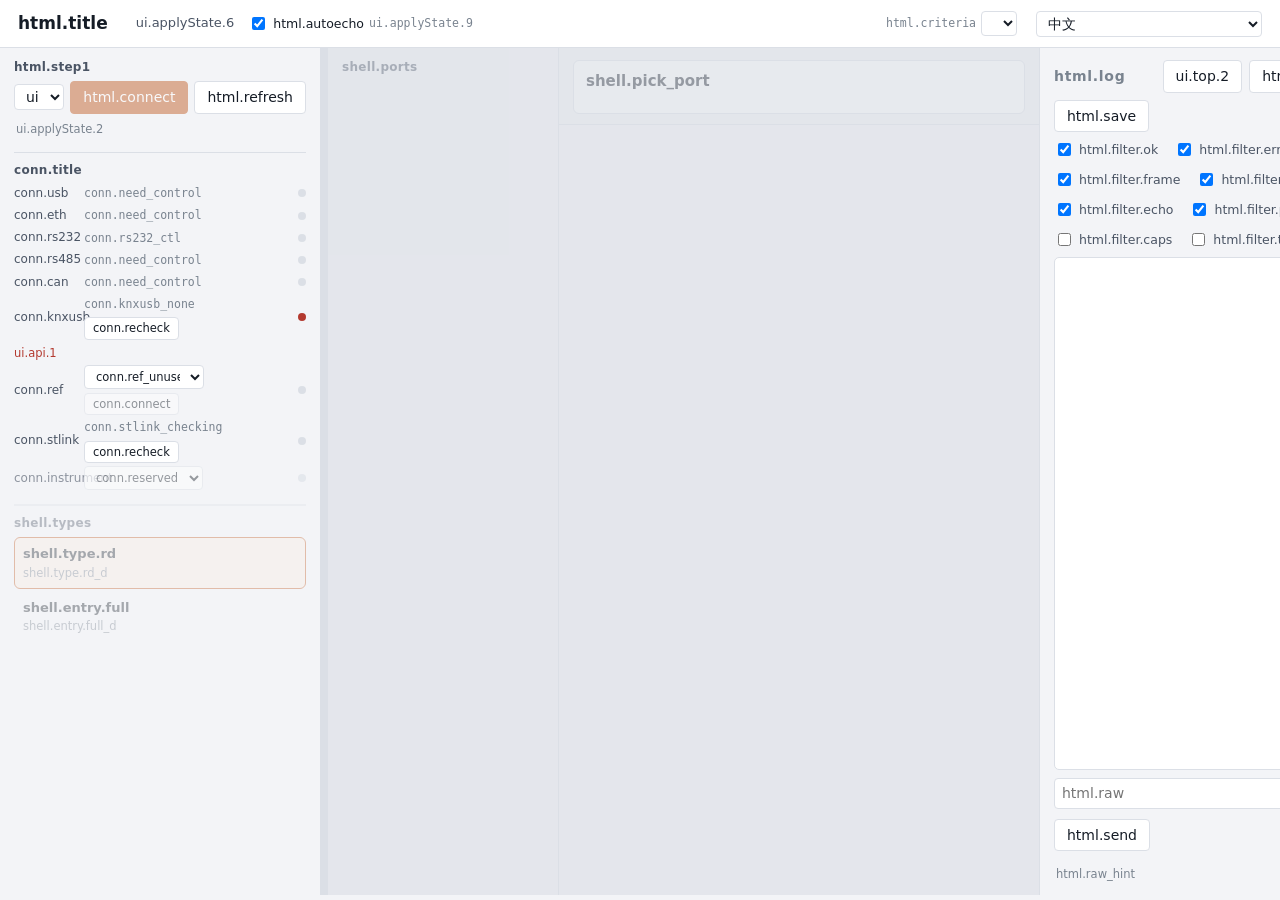
==== src/ptpanel/web/index.html @ 1d289fdd "Comments and plan notes state conclusions instead of private record ids" ====
<!doctype html>
<html lang="zh-CN">
<head>
<meta charset="utf-8">
<meta name="viewport" content="width=device-width, initial-scale=1">
<title>PortTool</title>
<link rel="stylesheet" href="panel.css">
</head>
<body>

<header>
  <h1 data-t="html.title"></h1>
  <!-- This panel's own version, beside the firmware's in #status (decision 112). -->
  <span id="toolver" class="sub"></span>
  <span id="status" data-t="ui.applyState.6"></span>
  <label id="echobox" hidden style="font-size:12.5px;display:flex;align-items:center;gap:5px">
    <input type="checkbox" id="autoecho" checked> <span data-t="html.autoecho"></span>
    <span id="echostat" class="sub"></span>
  </label>
  <span class="sp"></span>
  <!-- Which limits produced the verdicts on screen; in the header because it qualifies every one. -->
  <label id="critbox" hidden style="font-size:12.5px;display:flex;align-items:center;gap:5px">
    <span class="sub" data-t="html.criteria"></span>
    <select id="critplan"></select>
    <span id="critver" class="sub"></span>
  </label>
  <!-- Language of this page only; logs and files stay English (decision 82). -->
  <select id="lang" title=""></select>
</header>

<!-- Layout (decision 128, PORTTOOL-FLOW.md C.3.6): connections and test
     types on the left; R&D is ports | cards | log, the full test is the
     sub-tests and ports | cards in the middle with 「正在进行」, results and
     log on the right. The menus and the port list only choose what is shown. -->
<main class="shell rd" id="shell">
  <section id="connzone">
    <!-- Step one: every reading on this page arrives over this cable. -->
    <div id="connbox">
      <div class="step" data-t="html.step1"></div>
      <div class="connrow">
        <select id="ctlport"><option value="" data-t="html.searching"></option></select>
        <button id="connect" class="primary" disabled data-t="html.connect"></button>
        <button id="disconnect" hidden data-t="html.disconnect"></button>
        <button id="refresh" data-t="html.refresh"></button>
      </div>
      <div id="ctlnote" class="hint"></div>
      <div id="connhint" class="hint" data-t="ui.applyState.2"></div>
      <div id="boardclock" class="sub mono"></div>
    </div>
    <!-- The other connections: link far ends, reference board,
         ST-Link, reserved instrument. js/connzone.js -->
    <div class="step" data-t="conn.title"></div>
    <div id="connrows"></div>
    <!-- Test types, menu only; gated like the rest until connected. -->
    <div id="menus" class="gated">
      <div class="step" data-t="shell.types"></div>
      <div id="typemenu"></div>
    </div>
  </section>
  <!-- Drag to widen the connection column; the width is remembered (core.js). -->
  <div id="leftgrip"></div>

  <!-- One gate for everything that needs the board. display:contents, so its
       children are the grid's own cells. -->
  <div id="afterconn" class="gated">
    <nav id="mid">
      <div class="step" id="midtitle" data-t="shell.ports"></div>
      <div id="lports"></div>
    </nav>
    <section id="rhead">
      <div id="msgbox"></div>
      <div id="rtop"></div>
      <!-- 工装完整测试's second layer: the four sub-tests (flows.js). -->
      <div id="subtiles"></div>
      <div id="fullview" hidden>
        <div class="hint" id="flowwhat"></div>
        <div id="fullbody"></div>
      </div>
    </section>
    <section id="right">
      <div id="itemcards"></div>
      <div id="viewnote" class="hint"></div>
    </section>
    <!-- 工装完整测试's right column (runview.js): a fixed-height 「正在进行」,
         then the results and the run log. -->
    <section id="statcol">
      <div class="step" data-t="run.now.title"></div>
      <div id="runstat"></div>
      <div class="rtabs">
        <button id="tabres" class="on" data-t="run.tab.results"></button>
        <button id="tablog" data-t="run.tab.log"></button>
      </div>
      <div id="paneres">
        <div class="rflt">
          <label><input type="checkbox" id="resbad"> <span data-t="run.res.only_bad"></span></label>
          <span class="hint" data-t="run.res.click"></span>
        </div>
        <div id="runres"></div>
      </div>
      <div id="panelog" hidden>
        <div class="rflt">
          <label><input type="checkbox" id="logbad"> <span data-t="run.log.only_bad"></span></label>
          <label><input type="checkbox" id="lograw"> <span data-t="run.log.raw"></span></label>
          <span id="logchip"></span>
        </div>
        <div id="runlog"></div>
      </div>
    </section>
  </div>
  <section id="logcol">
    <div id="logwrap">
      <div id="logbar">
        <h2 style="margin:0" data-t="html.log"></h2>
        <span class="sp"></span>
        <span id="paused" hidden></span>
        <button id="pause" data-t="ui.top.2"></button>
        <button id="clear" data-t="html.clear"></button>
        <button id="save" data-t="html.save"></button>
      </div>
      <div class="row" style="margin:0 0 7px">
        <label><input type="checkbox" class="filt" value="ok" checked> <span data-t="html.filter.ok"></span></label>
        <label><input type="checkbox" class="filt" value="err" checked> <span data-t="html.filter.err"></span></label>
        <label><input type="checkbox" class="filt" value="frame" checked> <span data-t="html.filter.frame"></span></label>
        <label><input type="checkbox" class="filt" value="log" checked> <span data-t="html.filter.log"></span></label>
        <label><input type="checkbox" class="filt" value="echo" checked> <span data-t="html.filter.echo"></span></label>
        <label><input type="checkbox" class="filt" value="panel" checked> <span data-t="html.filter.panel"></span></label>
        <label><input type="checkbox" class="filt" value="caps"> <span data-t="html.filter.caps"></span></label>
        <label><input type="checkbox" class="filt" value="timed"> <span data-t="html.filter.timed"></span></label>
      </div>
      <div id="log"></div>
      <div class="row" style="margin-top:8px">
        <input id="raw" data-t-placeholder="html.raw" style="flex:1"
               autocomplete="off">
        <button id="send" data-t="html.send"></button>
      </div>
      <div class="hint" data-t="html.raw_hint"></div>
    </div>
  </section>
</main>

<!-- The meter box sits outside <main>: the cards are redrawn on every poll and
     would wipe a half-typed reading. -->
<div id="meterask" hidden>
  <div id="meterwhat"></div>
  <div class="row" style="margin-top:8px">
    <input id="meterval" type="number" step="any" data-t-placeholder="html.meterval" style="flex:1">
    <span id="meterunit" class="hint"></span>
    <button id="meterok" class="primary" data-t="html.meterok"></button>
    <button id="meterskip" data-t="html.meterskip"></button>
    <button id="meterstop" data-t="ui.startRow.24"></button>
  </div>
  <div class="hint" id="meterhint"></div>
</div>

<script>
"use strict";

// Panel text in three languages (decision 82). The server fills in STRINGS and
// LANG; T() looks a key up in LANG, falls back to Chinese, and fills {name}
// from args. $PROD/docs/modules/M4/PORTTOOL-FLOW.md C.4.1.
const STRINGS = /*STRINGS*/{};
const DE_REVIEWED = /*DE_REVIEWED*/false;
let LANG = /*LANG*/"zh";
</script>
<script src="js/core.js"></script>
<script src="js/conn.js"></script>
<script src="js/words.js"></script>
<script src="js/meter.js"></script>
<script src="js/analog.js"></script>
<script src="js/rangeinfo.js"></script>
<script src="js/full.js"></script>
<script src="js/runview.js"></script>
<script src="js/flows.js"></script>
<script src="js/stagecfg.js"></script>
<script src="js/library.js"></script>
<script src="js/live.js"></script>
<script src="js/anawin.js"></script>
<script src="js/canwin.js"></script>
<script src="js/knxwin.js"></script>
<script src="js/group.js"></script>
<script src="js/anacard.js"></script>
<script src="js/dio.js"></script>
<script src="js/rdvisit.js"></script>
<script src="js/relay.js"></script>
<script src="js/sdfile.js"></script>
<script src="js/cfgcard.js"></script>
<script src="js/shell.js"></script>
<script src="js/refboard.js"></script>
<script src="js/connzone.js"></script>
<script src="js/memo.js"></script>
<script src="js/boot.js"></script>
</body>
</html>
---- src/ptpanel/web/panel.css ----
:root{
  --bg:#f3f4f7; --card:#fff; --line:#dbdfe6; --line2:#eef0f4;
  --ink:#151c26; --ink2:#4a5464; --ink3:#79838f;
  --accent:#c0561b; --accent-bg:#fbede3;
  --ok:#16794c; --ok-bg:#e4f2ea;
  --warn:#a8720b; --warn-bg:#faf0dc;
  --err:#b3392f; --err-bg:#fbe9e7;
  --off:#828c99; --off-bg:#eceef2;
  --sans:"Microsoft YaHei","PingFang SC",system-ui,sans-serif;
  --mono:"Cascadia Mono","Consolas","DejaVu Sans Mono",monospace;
}
*{box-sizing:border-box}
body{margin:0;background:var(--bg);color:var(--ink);
  font:14px/1.6 "Microsoft YaHei","PingFang SC",system-ui,sans-serif}
button{font:inherit;cursor:pointer;border:1px solid var(--line);background:#fff;
  color:var(--ink);border-radius:4px;padding:4px 12px}
button:hover:not(:disabled){border-color:var(--accent);color:var(--accent)}
button:disabled{opacity:.45;cursor:not-allowed}
button.primary{background:var(--accent);border-color:var(--accent);color:#fff}
button.primary:hover:not(:disabled){opacity:.88;color:#fff}
/* Buttons by role (decision 151): start = primary, stop = red, a per-row action = blue; .on = in effect */
button.stop{background:var(--err);border-color:var(--err);color:#fff}
button.stop:hover:not(:disabled){opacity:.88;color:#fff;border-color:var(--err)}
button.act{border-color:#1f5fbf;color:#1f5fbf}
button.act:hover:not(:disabled){background:#e8eff9;border-color:#1f5fbf;color:#1f5fbf}
button.act.on{background:#1f5fbf;color:#fff}
button.act.on:hover:not(:disabled){opacity:.88;background:#1f5fbf;color:#fff}
input,select{font:inherit;border:1px solid var(--line);border-radius:4px;padding:3px 7px;
  background:#fff;color:var(--ink)}
input[type=number]{width:88px}
code,.mono{font-family:var(--mono)}
h1{font-size:17px;margin:0}
h2{font-size:14px;margin:0 0 10px;color:var(--ink3);font-weight:600;
  letter-spacing:.05em}

header{background:#fff;border-bottom:1px solid var(--line);padding:10px 18px;
  display:flex;align-items:center;gap:14px;flex-wrap:wrap}
header .sp{flex:1}
#status{font-size:13px;color:var(--ink2)}
#status b{color:var(--ok)}
#status.bad b{color:var(--err)}

/* Layout (decision 128, PORTTOOL-FLOW.md C.3.6): connections and test types
   on the left (drag its edge, decision 112). R&D: ports | cards | log. Full
   test: sub-tests over ports | cards in the middle, run status on the right. */
main.shell{display:grid;gap:1px;background:var(--line);height:calc(100vh - 53px);grid-template-rows:auto 1fr}
main.shell.rd{grid-template-columns:var(--leftw,320px) 6px 230px minmax(480px,1fr) minmax(320px,26%);
  grid-template-areas:"conn grip mid head log" "conn grip mid right log"}
main.shell.full{grid-template-columns:var(--leftw,320px) 6px 210px minmax(420px,1fr) 360px;
  grid-template-areas:"conn grip head head stat" "conn grip mid right stat"}
main.shell>section,#afterconn>section,#afterconn>nav{background:var(--bg);overflow-y:auto;padding:12px 14px;min-height:0}
#connzone{grid-area:conn}
#leftgrip{grid-area:grip;cursor:col-resize;background:var(--line);touch-action:none}
#leftgrip:hover,#leftgrip.drag{background:#9aa3b5}
#mid{grid-area:mid;background:#fbfbfd}
#rhead{grid-area:head;max-height:60vh}
main.shell.rd #rhead{padding-bottom:0}
#right{grid-area:right}
main.shell.rd #right{padding-top:0}
#logcol{grid-area:log}
#statcol{grid-area:stat;display:flex;flex-direction:column;overflow:hidden}
main.shell.rd #statcol{display:none}
main.shell.full #logcol{display:none}
#afterconn{display:contents}
#afterconn:not(.live)>*{opacity:.35;pointer-events:none}
#menus{margin-top:14px;padding-top:10px;border-top:2px solid var(--line)}
@media(max-width:1100px){main.shell.rd,main.shell.full{grid-template-columns:1fr;grid-template-areas:"conn" "head" "mid" "right" "stat" "log";height:auto}
  #leftgrip{display:none}}

/* Step one: the control port as a dropdown, the simulated board last. */
#connbox .connrow{display:flex;gap:6px;align-items:center}
#ctlport{flex:1;min-width:0}

/* Full test, right column: a fixed-height status box (user 2026-10-14), then results and log. */
#runstat{height:318px;flex:none;overflow:hidden;background:#fff;border:1px solid var(--line);border-radius:6px;padding:10px 12px;margin-bottom:8px}
#runstat .idle{color:var(--ink3);font-size:13px}
.timednow{background:var(--line2);border-radius:4px;padding:4px 8px;margin-bottom:6px;font-size:12.5px}
#runstat .big{font-size:12px;color:var(--ink3)}
#runstat .now{font-size:15px;font-weight:700;margin:1px 0 6px;white-space:nowrap;overflow:hidden;text-overflow:ellipsis}
#runstat .kv{display:grid;grid-template-columns:78px minmax(0,1fr);gap:2px 8px;font-size:12.5px}
#runstat .kv .k{color:var(--ink3);white-space:nowrap}
#runstat .kv .v{font-family:var(--mono);font-size:12px;white-space:nowrap;overflow:hidden;text-overflow:ellipsis}
#runstat .prog{height:7px;background:var(--line2);border-radius:4px;overflow:hidden;margin:8px 0 2px}
#runstat .prog i{display:block;height:100%;background:#1f5fbf}
#runstat .tally{display:flex;gap:12px;font-size:12.5px;margin-top:6px}
#runstat .tally .ok{color:var(--ok)} #runstat .tally .bad{color:var(--err)}
.rtabs{display:flex;gap:4px;margin:2px 0 6px;flex:none}
.rtabs button{padding:3px 12px;font-size:12.5px}
.rtabs button.on{background:var(--ink);border-color:var(--ink);color:#fff}
#paneres,#panelog{display:flex;flex-direction:column;min-height:0;flex:1}
#paneres[hidden],#panelog[hidden]{display:none}
.rflt{display:flex;flex-wrap:wrap;gap:4px 10px;font-size:12px;color:var(--ink2);margin-bottom:6px;align-items:center;flex:none}
.rflt .hint{margin:0}
.rflt .chip{border:1px solid var(--accent);color:var(--accent);background:var(--accent-bg);border-radius:10px;padding:0 8px;cursor:pointer}
#runres,#runlog{flex:1;min-height:160px;overflow:auto;background:#fff;border:1px solid var(--line);border-radius:6px}
#runres .rr{display:grid;grid-template-columns:38px minmax(0,1fr) auto;gap:0 6px;padding:5px 8px;border-bottom:1px solid var(--line2);cursor:pointer;font-size:12.5px}
#runres .rr:hover{background:#f7f8fa}
#runres .rr .no{color:var(--ink3);font-family:var(--mono);font-size:11.5px}
#runres .rr .wh{font-weight:600;overflow:hidden;text-overflow:ellipsis;white-space:nowrap}
#runres .rr .vr{text-align:right;font-weight:600;white-space:nowrap}
#runres .rr .vl{grid-column:2/4;color:var(--ink2);font-family:var(--mono);font-size:11.5px;overflow:hidden;text-overflow:ellipsis;white-space:nowrap}
#runres .rr.ok .vr{color:var(--ok)} #runres .rr.bad{background:var(--err-bg)} #runres .rr.bad .vr{color:var(--err)}
#runres .rr.run .vr{color:#1f5fbf} #runres .rr.to{background:var(--warn-bg)} #runres .rr.to .vr{color:var(--warn)}
#runres .empty,#runlog .empty{padding:8px;color:var(--ink3);font-size:12px}
#runlog{font-family:var(--mono);font-size:11.5px;color:var(--ink2);padding:4px 6px}
#runlog .ln{display:grid;grid-template-columns:92px minmax(0,1fr);gap:0 6px;padding:1px 0;border-bottom:1px dotted var(--line2)}
#runlog .ln .tm{color:var(--ink3)}
#runlog .ln .loc{color:var(--accent);cursor:pointer;text-decoration:underline dotted;margin-right:4px}
#runlog .ln .lv{display:inline-block;min-width:34px;text-align:center;border-radius:3px;padding:0 4px;margin-right:4px;font-size:11px}
#runlog .lv.info{background:var(--off-bg);color:var(--ink2)}
#runlog .lv.pass{background:var(--ok-bg);color:var(--ok)}
#runlog .lv.fail{background:var(--err-bg);color:var(--err)}
#runlog .lv.timeout{background:var(--warn-bg);color:var(--warn)}
#runlog .lv.ask{background:#e6eefb;color:#1f5fbf}
#runlog .ln.raw{color:var(--ink3)}
#runlog .ln.raw .msg{padding-left:18px;font-size:11px;white-space:pre-wrap;word-break:break-all}
#runlog .ln.sep{color:var(--ink);font-weight:700;border-bottom:1px solid var(--line)}
/* Full test port list: ticked / total and the run light. */
.lport .rdot{width:8px;height:8px;border-radius:50%;flex:none;background:transparent}
.lport .rdot.run{background:#1f5fbf} .lport .rdot.ok{background:var(--ok)} .lport .rdot.bad{background:var(--err)}
/* Layer 3 while a run goes: shown, not editable. */
#itemcards.locked input,#itemcards.locked select,#itemcards.locked button,#itemcards.locked textarea{pointer-events:none;opacity:.6}
#itemcards .hl{border-color:var(--err)!important;box-shadow:0 0 0 2px var(--err-bg)}

/* Left menus: they only choose what is shown (decision 97). */
.mi{display:flex;gap:8px;align-items:flex-start;padding:6px 8px;border-radius:6px;cursor:pointer;
  border:1px solid transparent;margin-bottom:2px}
.mi:hover{background:var(--line2)}
.mi.cur{background:var(--accent-bg);border-color:var(--accent)}
.mi .n{font-weight:600;font-size:13px}
.mi .d{font-size:11.5px;color:var(--ink3);line-height:1.45}

/* Middle: the catalogue's ports, one picked at a time. */
.lport{display:flex;align-items:center;gap:7px;padding:5px 8px;border-radius:5px;cursor:pointer}
.lport:hover{background:var(--line2)}
.lport.cur{background:var(--ink);color:#fff}
.lport.cur .cnt{color:#cfd6df}
.lport .nm{flex:1;font-size:12.5px}
.lport .cnt{font:11px var(--mono);color:var(--ink3)}
.lport.dim{opacity:.4;cursor:default}

/* Right: title, duration and the one Start. */
#rtop{display:flex;gap:12px;align-items:center;flex-wrap:wrap;background:#fff;border:1px solid var(--line);
  border-radius:6px;padding:8px 12px;margin-bottom:10px}
#rtop:empty{display:none}
#rtop h2{margin:0;color:var(--ink);font-size:15px;letter-spacing:0}
#rtop .sp{flex:1}
#rtop .why{flex:1 0 100%;font-size:12px;color:var(--ink3)}
/* R&D port page header: name and terminals | stats, last test, log; the right half wraps below when narrow */
#rtop .phl{flex:0 1 auto;max-width:40%;align-self:flex-start}
#rtop .phl .sub{margin-left:8px}
#rtop .phr{flex:1 1 240px;min-width:0;border-left:1px solid var(--line);padding-left:16px;align-self:stretch}
#rtop .phr .why{margin-bottom:6px;color:var(--ink2)}
@media (max-width:760px){#rtop .phr{border-left:0;padding-left:0;border-top:1px solid var(--line);padding-top:8px}}

/* Test item cards. */
.item{background:#fff;border:1px solid var(--line);border-radius:7px;margin-bottom:10px}
.item.off{opacity:.55}
.item .ih{display:flex;gap:9px;align-items:center;padding:8px 12px;border-bottom:1px solid var(--line2)}
.item .ih b{font-size:14px}
.item .ih .sp{flex:1}
.item .ib{display:grid;grid-template-columns:minmax(220px,1fr) minmax(200px,1fr)}
.item .ib>div{padding:8px 12px}
.item .ib>div+div{border-left:1px solid var(--line2)}
.item h3{font-size:12px;margin:6px 0 4px;color:var(--ink3);font-weight:600}
.item h3:first-child{margin-top:0}
table.crit{border-collapse:collapse;font-size:12.5px;width:100%;margin:2px 0 6px}
table.crit th{text-align:left;font-weight:600;color:var(--ink3);border-bottom:1px solid var(--line);padding:2px 8px 2px 0}
table.crit td{padding:2px 8px 2px 0;border-bottom:1px solid var(--line2);vertical-align:top}
table.crit tr.bad td{color:var(--err)}
.pill{display:inline-block;font-size:11px;padding:0 7px;border-radius:9px;white-space:nowrap;
  background:var(--off-bg);color:var(--off)}
.todo{font-size:11px;color:var(--warn);border:1px dashed var(--warn);border-radius:3px;padding:0 4px}

.msg{border-left:3px solid var(--accent);background:#fff;border:1px solid var(--line);
  border-left-width:3px;padding:10px 14px;border-radius:0 4px 4px 0;margin-bottom:12px}
.msg.bad{border-left-color:var(--err)}

/* Calibration regression: measured points and the fitted line. */
.calkb{font:600 16px var(--mono);color:var(--ink);margin:6px 0 4px}
.calplot{display:block;width:100%;max-width:360px;height:auto;margin:4px 0}
.calplot .ax{stroke:var(--ink3);stroke-width:1}
.calplot .tk,.calplot .lb{fill:var(--ink2);font:10.5px var(--sans)}
.calplot .fit{stroke:var(--accent);stroke-width:2}
.calplot .pt{fill:var(--card);stroke:var(--ink);stroke-width:1.6}

/* Port groups. */
.grp{margin-bottom:4px}
.grp .nm{flex:1;font-weight:600;font-size:13px}
.tag{font:11px var(--mono);padding:1px 6px;border-radius:3px}

/* Cards: rows, labels, hints. */
.sub{font-size:11.5px;color:var(--ink3);font-family:var(--mono)}
.row{display:flex;flex-wrap:wrap;gap:10px 16px;align-items:center;margin:8px 0}
.row label{font-size:12.5px;color:var(--ink2);display:flex;align-items:center;gap:5px}
.hint{font-size:11.5px;color:var(--ink3);line-height:1.5;margin-left:2px;margin-top:7px}

/* The manual reading box floats on top: it stays put through a whole point walk. */
#meterask{position:fixed;left:50%;bottom:24px;transform:translateX(-50%);z-index:50;
  background:var(--card);border:2px solid #2f6fd0;border-radius:6px;
  padding:12px 16px;min-width:460px;box-shadow:0 6px 24px rgba(0,0,0,.18)}
#meterwhat{font:600 14px/1.5 var(--mono);color:var(--ink)}

/* DO -> DI cross-check. One row per output, one cell per input, so a crossed
   pair reads as an off-diagonal mark rather than as a number to compare. */
.rowgrid{margin-top:8px;overflow-x:auto}
.gridrow{display:flex;gap:2px;align-items:stretch}
.gridrow .c{flex:1 0 44px;text-align:center;padding:4px 2px;font-family:var(--mono);
            font-size:11.5px;border-top:1px solid var(--line2);color:var(--ink2)}
.gridrow .c:first-child{flex:0 0 52px;font-weight:600;color:var(--ink)}
.gridrow .c:last-child{flex:1 0 108px;font-family:var(--sans)}
.gridrow.hd2 .c{border-top:none;color:var(--ink3);font-weight:600}
.gridrow .c.hit{color:var(--ok);background:var(--ok-bg);border-radius:3px}
.gridrow .c.wrong{color:var(--err);background:var(--err-bg);border-radius:3px}

/* Log column. */
#logwrap{display:flex;flex-direction:column;height:100%}
#logbar{display:flex;align-items:center;gap:7px;flex-wrap:wrap;margin-bottom:8px}
#logbar .sp{flex:1}
#paused{font-size:12px;color:var(--warn);font-weight:600}
#log{flex:1;overflow-y:auto;background:#fff;border:1px solid var(--line);
  border-radius:5px;padding:8px 10px;font:12px/1.55 var(--mono);
  white-space:pre-wrap;word-break:break-all;min-height:300px}
.l{display:block;border-left:3px solid transparent;padding-left:7px;margin:1px 0}
.l .ts{color:var(--ink3)}
.l.ok{border-left-color:var(--ok)}
.l.err{border-left-color:var(--err);background:var(--err-bg);color:var(--err)}
.l.frame{border-left-color:#4c6ea8;color:var(--ink2)}
.l.log{color:var(--ink3)}
.l.tx{border-left-color:var(--accent);color:var(--accent)}
.l.echo{border-left-color:var(--off);color:var(--ink3)}
.l.panel{border-left-color:#2f7a68;color:#2f7a68}

/* Left column: pick the control port, then everything else. */
#connbox{padding:0 0 10px;margin-bottom:10px;border-bottom:1px solid var(--line)}
.step{font:600 12px var(--sans);color:var(--ink2);margin:0 0 7px;letter-spacing:.3px}
.connrow{display:flex;gap:6px;margin-top:7px}
/* Connection block rows (js/connzone.js). */
#boardclock{margin-top:4px}
#boardclock.bad{color:var(--err)}
#connrows{display:flex;flex-direction:column;gap:3px}
.crow{display:flex;flex-wrap:wrap;align-items:center;gap:4px 6px;font-size:12px}
.crow .cl{width:64px;color:var(--ink2)}
.crow .cv{flex:1;display:flex;flex-wrap:wrap;align-items:center;gap:4px;min-width:0}
.crow .cv select{max-width:120px;font-size:11.5px}
.crow .cv button{padding:1px 8px;font-size:11.5px}
.crow .dot{width:8px;height:8px;border-radius:50%;background:var(--line)}
.crow .dot.ok{background:var(--ok)}
.crow .dot.bad{background:var(--err)}
.crow .cerr{flex-basis:100%;color:var(--err);font-size:11.5px}
.crow .ccount{flex-basis:100%;color:var(--ink2);font-size:11.5px}
.crow.reserved{opacity:.6}
/* One rule instead of disabled on every control, so a new control cannot miss the gate. */
.gated{opacity:.35;pointer-events:none}
.tgtres{font-size:11.5px;color:var(--ink3);margin-left:8px}
input.bad{border-color:var(--err);background:#fff5f5}
.tgtres.bad{color:var(--err);font-weight:600}
.gated.live{opacity:1;pointer-events:auto}

/* Board heading in the port list (shell.js). */
.boardhd{font:600 11.5px var(--sans);color:var(--ink3);margin:10px 0 3px;
  letter-spacing:.3px;border-bottom:1px solid var(--line2);padding-bottom:3px}

details{margin-top:10px;border-top:1px solid var(--line2);padding-top:7px}
details summary{cursor:pointer;font-size:12px;color:var(--ink3);outline:none}
details summary:hover{color:var(--ink2)}

/* Item runner results (library.js). */
.pill.pass,.pv.pass{background:var(--ok-bg);color:var(--ok)}
.pill.fail,.pv.fail{background:var(--err-bg);color:var(--err)}
.pill.run{background:var(--accent-bg);color:var(--accent)}
.pv{font-size:11px;padding:0 6px;border-radius:9px;margin-left:4px;white-space:nowrap;
  background:var(--off-bg);color:var(--off)}
.chk{font-size:12.5px;line-height:1.6}
.chk.bad{color:var(--err)}
dl.kv{display:grid;grid-template-columns:auto 1fr;gap:2px 10px;font-size:12px;margin:6px 0}
dl.kv dt{color:var(--ink3)} dl.kv dd{margin:0}
.params{display:grid;grid-template-columns:auto 1fr;gap:4px 8px;align-items:center;font-size:12.5px}
.ptwarn{color:#8a5300;font-size:12.5px;margin-top:2px}
#libask{position:fixed;left:50%;bottom:24px;transform:translateX(-50%);z-index:50;
  background:var(--card);border:2px solid var(--accent);border-radius:6px;
  padding:12px 16px;min-width:420px;box-shadow:0 6px 24px rgba(0,0,0,.18)}
#libask .row{display:flex;gap:8px;align-items:center;margin-top:8px}
/* A watched session's event lines: scroll inside the card, never widen it. */
pre.events{max-height:16em;overflow:auto;white-space:pre;font-size:12px;margin:4px 0}
table.quad{border-collapse:collapse;margin:4px 0;font-size:13px}
table.quad th,table.quad td{border:1px solid var(--line);padding:2px 6px;text-align:left;vertical-align:top}
table.quad td.bad{color:var(--err)}
.lamp{display:inline-block;min-width:3.2em;padding:3px 6px;border:1px solid var(--line);border-radius:4px;text-align:center;background:var(--off-bg);color:var(--off);font-size:12px}
.lamp.on{background:var(--ok);border-color:var(--ok);color:#fff}
/* The CAN and KNX analyser windows (anawin.js; decisions 111, 138 #8) */
#canwin,#knxwin{position:fixed;inset:4vh 4vw;z-index:40;background:var(--card);border:1px solid var(--line);border-radius:8px;
  box-shadow:0 8px 30px rgba(0,0,0,.25);padding:12px 14px;overflow:auto;display:flex;flex-direction:column;gap:8px}
#canwin[hidden],#knxwin[hidden]{display:none}
#canwin .cwhead,#knxwin .cwhead{display:flex;gap:8px;align-items:center;flex-wrap:wrap}
#canwin .cwhead b,#knxwin .cwhead b{font-size:16px;margin-right:auto}
#canwin .cwstatus .bad,#knxwin .cwstatus .bad{color:#b42318}
#canwin .cwforms,#knxwin .cwforms{display:flex;gap:12px;flex-wrap:wrap}
#canwin .cwform,#knxwin .cwform{border:1px solid var(--line2);border-radius:6px;padding:8px;display:flex;flex-wrap:wrap;gap:6px;align-items:center;flex:1 1 420px}
#canwin .cwform>b,#knxwin .cwform>b{width:100%}
#canwin .cwbar,#knxwin .cwbar{display:flex;gap:8px;align-items:center;flex-wrap:wrap}
#canwin .cwsum,#knxwin .cwsum{margin-right:auto}
#canwin .cwtable,#knxwin .cwtable{min-height:0;overflow:auto}
#canwin td.ok,#knxwin td.ok{color:#067647}
#canwin td.bad,#knxwin td.bad{color:#b42318}
/* AI / AO group cards: one row per channel (decision 114) */
.item.grp .gb{padding:8px 12px}
table.gtab{width:100%;border-collapse:collapse;margin-top:6px}
table.gtab th{text-align:left;font-weight:600;font-size:12px;color:var(--sub,#666);border-bottom:1px solid var(--line,#ddd);padding:4px 6px}
table.gtab td{vertical-align:top;border-bottom:1px solid var(--line,#ddd);padding:6px}
table.gtab td.ih{white-space:nowrap}
table.gtab td.ih b{margin:0 6px}
.glive{margin-top:8px;border-top:1px dashed var(--line,#ddd);padding-top:6px}
.glive .ih{display:flex;align-items:center;gap:6px}
/* Two groups, each with its own Start (decision 115) */
.kgroup{margin-bottom:14px}
.kgroup .khead{display:flex;align-items:center;gap:10px;padding:6px 2px;border-bottom:2px solid var(--line,#ddd);margin-bottom:8px}
/* R&D AI / AO card (decision 117, anacard.js) */
.anacard .anablk{padding:10px 12px;border-top:1px solid var(--line)}
.anacard .anablk .khead{display:flex;align-items:center;gap:10px;margin-bottom:6px}
.anachans{display:grid;grid-template-columns:repeat(auto-fit,minmax(360px,1fr));gap:12px}
.anachan{border:1px solid var(--line);border-radius:6px;padding:8px}
.anacard input.pt{width:90px;text-align:center}
.anacard table.gtab th,.anacard table.gtab td{text-align:center;vertical-align:middle}
.anafit{display:flex;align-items:center;gap:10px;flex-wrap:wrap;margin:8px 0 4px}
.anares{margin-top:8px}
/* R&D port page: the last round kept on leaving (decision 137, rdvisit.js) */
.lasttest{font-size:12px}
.lasttest details{border-top:1px solid var(--line);padding-top:6px;margin-top:6px}
.lasttest .chpills{margin-top:4px}
/* SD file transfer block (decision 120, sdfile.js) */
.sdfcard .hint.bad{color:var(--err)}
.sdfcard .row{display:flex;align-items:center;gap:8px;flex-wrap:wrap;margin:6px 0}
.sdfcard table.gtab td button{margin:0 2px}
/* A typed cell the panel will not keep (memo.js, C.3.6 「填数超量程」) */
input.badcell{border-color:#b91c1c;background:#fef2f2;color:#b91c1c}
.memocell{display:inline-block;vertical-align:middle}
.cellhint{color:#b91c1c;font-size:12px;max-width:260px;white-space:normal;text-align:left}
#status .verbad{color:var(--err)}
/* Relay card (decision 123, relay.js) */
.relaycard .rlbody{padding:10px 12px}
.rlopts{display:grid;grid-template-columns:auto 1fr;gap:8px 12px;align-items:center;margin-bottom:8px}
.rlopts .lb{color:var(--ink3);font-size:12.5px}
.relaycard .seg{display:inline-flex;border:1px solid var(--line);border-radius:5px;overflow:hidden;margin-right:8px}
.relaycard .seg label{padding:2px 12px;cursor:pointer;font-size:12.5px;border-right:1px solid var(--line)}
.relaycard .seg label:last-child{border-right:0}
.relaycard .seg input{display:none}
.relaycard .seg label.cur{background:var(--accent-bg);color:var(--accent);font-weight:600}
.rlwave svg text{font-size:11px;fill:var(--ink3)}
table.rltab td{vertical-align:middle;white-space:nowrap}
table.rltab tr.off td:not(:first-child){opacity:.4}
table.rltab input[type=number]{width:78px}
table.rltab .unit{color:var(--ink3);font-size:12px;margin-left:3px}
.rlwarn{margin-left:6px;color:var(--err);font-size:12px;font-weight:600}
.rlerr{color:var(--err);font-size:12px;font-weight:600;white-space:normal;max-width:260px}
.rllamp{display:inline-block;width:11px;height:11px;border-radius:50%;background:var(--off-bg);border:1px solid var(--off);vertical-align:-1px;margin-right:5px}
.rllamp.on{background:var(--ok);border-color:var(--ok)}
.rlcnt{font-weight:600}
.rlbar{height:6px;background:var(--line2);border-radius:3px;overflow:hidden;width:120px;display:inline-block;vertical-align:middle;margin:0 6px}
.rlbar i{display:block;height:100%;background:var(--accent)}
.rlfoot{display:flex;align-items:center;gap:12px;margin-top:10px;flex-wrap:wrap}
.rlfoot .sp{flex:1}

/* 工装完整测试, layer 2: the four sub-tests (PORTTOOL-FLOW.md C.3.6). */
#subtiles:empty{display:none}
.subtiles{display:grid;grid-template-columns:repeat(4,minmax(0,1fr));gap:8px;margin-bottom:10px}
.subtile{background:#fff;border:1px solid var(--line);border-radius:6px;padding:8px 10px;cursor:pointer;
  display:flex;flex-direction:column;gap:5px;min-width:0}
.subtile.cur{border-color:var(--accent);background:var(--accent-bg)}
.subtile .row{display:flex;align-items:center;gap:6px;flex-wrap:wrap}
.subtile .nm{font-weight:600}
.subtile.cur .nm{color:var(--accent)}
.subtile .stbar{height:6px;background:var(--line2);border-radius:3px;overflow:hidden;flex:1;min-width:40px}
.subtile .stbar i{display:block;height:100%;background:var(--accent)}
.sechd{font-weight:600;color:var(--ink2);margin:4px 0 8px;padding-left:8px;border-left:3px solid var(--accent)}
@media(max-width:1300px){.subtiles{grid-template-columns:repeat(2,minmax(0,1fr))}}

/* Calibration table: the per-point reference mark. */
.anapts td.ok{color:var(--ok)}
.anapts td.bad{color:var(--err);font-weight:600}
/* A recorded point (decision 151): the row green, its value bold. */
.anapts tr.done td{background:var(--ok-bg)}
.anapts tr.done .gotval{color:var(--ok);font-size:15px}

/* Configuration cards: each item's description, criteria and how it runs (C.3.6 layer 3). */
.hint.warn{color:#8a5300}
.cfginfos{padding:4px 12px 10px;border-top:1px solid var(--line2)}
.cfginfo{padding:8px 0;border-bottom:1px dashed var(--line2)}
.cfginfo:last-child{border-bottom:0}
.cfginfo h3{font-size:12px;margin:6px 0 4px;color:var(--ink3);font-weight:600}
.relaycard>.cfginfo{padding:8px 12px;border-top:1px solid var(--line2)}
/* The reference board's settings page (decision 135): over the middle and right columns. */
#refpage{position:fixed;top:48px;right:0;bottom:0;left:var(--leftw,300px);overflow:auto;background:var(--bg);padding:12px 16px;z-index:50;border-left:1px solid var(--line)}
#refpage .rphead{display:flex;align-items:center;gap:10px;margin-bottom:10px;flex-wrap:wrap}
#refpage .rphead .tag{font-size:11.5px;color:var(--ink3);border:1px solid var(--line);border-radius:10px;padding:0 8px}
#refpage .sp{flex:1}
#refpage .rpcard{background:var(--card,#fff);border:1px solid var(--line);border-radius:6px;padding:10px 14px;margin-bottom:12px}
#refpage .rpcard h3{font-size:12.5px;margin:0 0 8px;color:var(--ink3)}
#refpage .rpparams{gap:18px;margin-top:8px;flex-wrap:wrap}
#refpage .rpsave{display:flex;align-items:center;gap:10px;flex-wrap:wrap;background:var(--card,#fff);border:1px solid var(--accent);border-radius:6px;padding:10px 14px;margin-bottom:16px}
#refpage .rpsave .chk{flex-basis:100%}
/* range block (decision 136, rangeinfo.js) */
.rngblk{border:1px solid var(--line2);border-radius:5px;padding:6px 8px;margin:4px 0}
.rngblk>.row{gap:8px;align-items:center;margin-bottom:4px}
.rngtab th{width:96px;white-space:nowrap;color:var(--ink3);font-weight:600;font-size:12px}
.rngf{font-size:12px;line-height:1.7}
.rngf .mono{background:var(--line2);border-radius:3px;padding:0 6px;margin:1px 0}
.rngjp{display:inline-block;border:1px solid var(--line);border-radius:10px;padding:0 8px;margin:1px 4px 1px 0;font-size:12px}
.rngjp.on{background:var(--ok-bg);color:var(--ok)}
.rngjp.off{background:var(--off-bg);color:var(--off)}
.pill.rngwarn{background:var(--warn-bg);color:var(--warn);white-space:normal}
.rngsum>summary{cursor:pointer;font-size:12px}
.rngblk button.rngtgl{padding:0 8px;font-size:12px}
.rngmarks{display:inline-flex;gap:4px}
.rngmarks[hidden],.rngtab[hidden]{display:none}
#refpage tr.rpopen{cursor:pointer}
#refpage tr.rpopen.on>td{background:var(--accent-bg)}
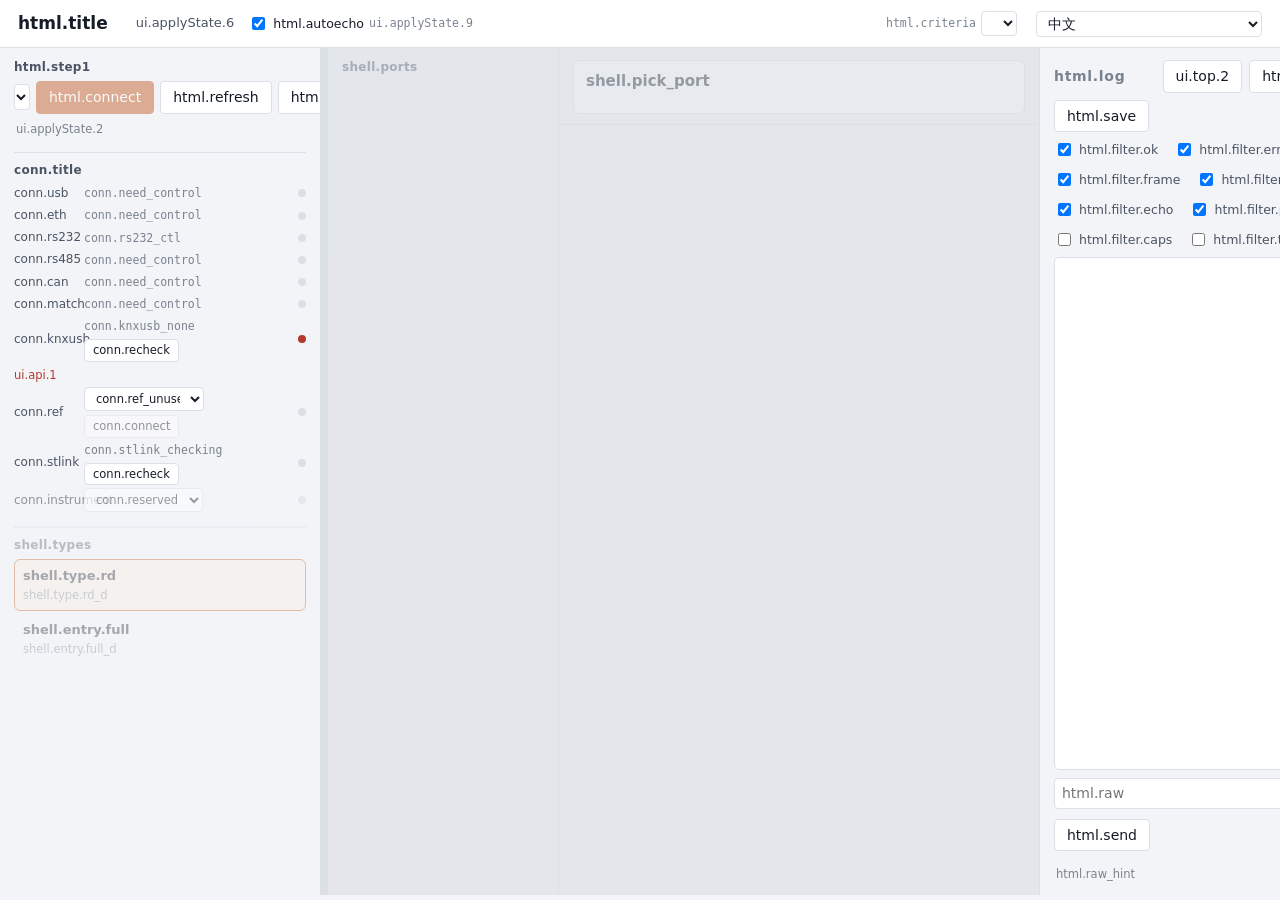
==== commit 4f256cbe: "0.18.3: analog reference switch, crystal page, adapter auto-match; flashing the bootloader resets th" ====
--- a/src/ptpanel/web/index.html
+++ b/src/ptpanel/web/index.html
@@ -42,6 +42,7 @@
         <button id="connect" class="primary" disabled data-t="html.connect"></button>
         <button id="disconnect" hidden data-t="html.disconnect"></button>
         <button id="refresh" data-t="html.refresh"></button>
+        <button id="ctlauto" data-t="html.ctl_auto"></button>
       </div>
       <div id="ctlnote" class="hint"></div>
       <div id="connhint" class="hint" data-t="ui.applyState.2"></div>
--- a/src/ptpanel/web/panel.css
+++ b/src/ptpanel/web/panel.css
@@ -249,6 +249,8 @@
 .crow .dot.bad{background:var(--err)}
 .crow .cerr{flex-basis:100%;color:var(--err);font-size:11.5px}
 .crow .ccount{flex-basis:100%;color:var(--ink2);font-size:11.5px}
+.crow .cok{flex-basis:100%;color:var(--ok);font-size:11.5px}
+.crow .cwhy{flex-basis:100%;color:var(--warn);font-size:11.5px}
 .crow.reserved{opacity:.6}
 /* One rule instead of disabled on every control, so a new control cannot miss the gate. */
 .gated{opacity:.35;pointer-events:none}
@@ -318,6 +320,12 @@
 /* R&D AI / AO card (decision 117, anacard.js) */
 .anacard .anablk{padding:10px 12px;border-top:1px solid var(--line)}
 .anacard .anablk .khead{display:flex;align-items:center;gap:10px;margin-bottom:6px}
+/* AI reference switch and noise statistics (decision 158); yellow = VREF+ not trusted */
+.anacard .vrefbox{display:flex;align-items:center;gap:6px}
+.anacard .vrefnotes{padding:0 12px}
+.vrefbad{background:#fff3c4;color:#8a5300;border-radius:3px;padding:0 4px}
+.anacard .ananoise{margin-top:10px}
+.anacard .ananoise .row{display:flex;align-items:center;gap:10px}
 .anachans{display:grid;grid-template-columns:repeat(auto-fit,minmax(360px,1fr));gap:12px}
 .anachan{border:1px solid var(--line);border-radius:6px;padding:8px}
 .anacard input.pt{width:90px;text-align:center}
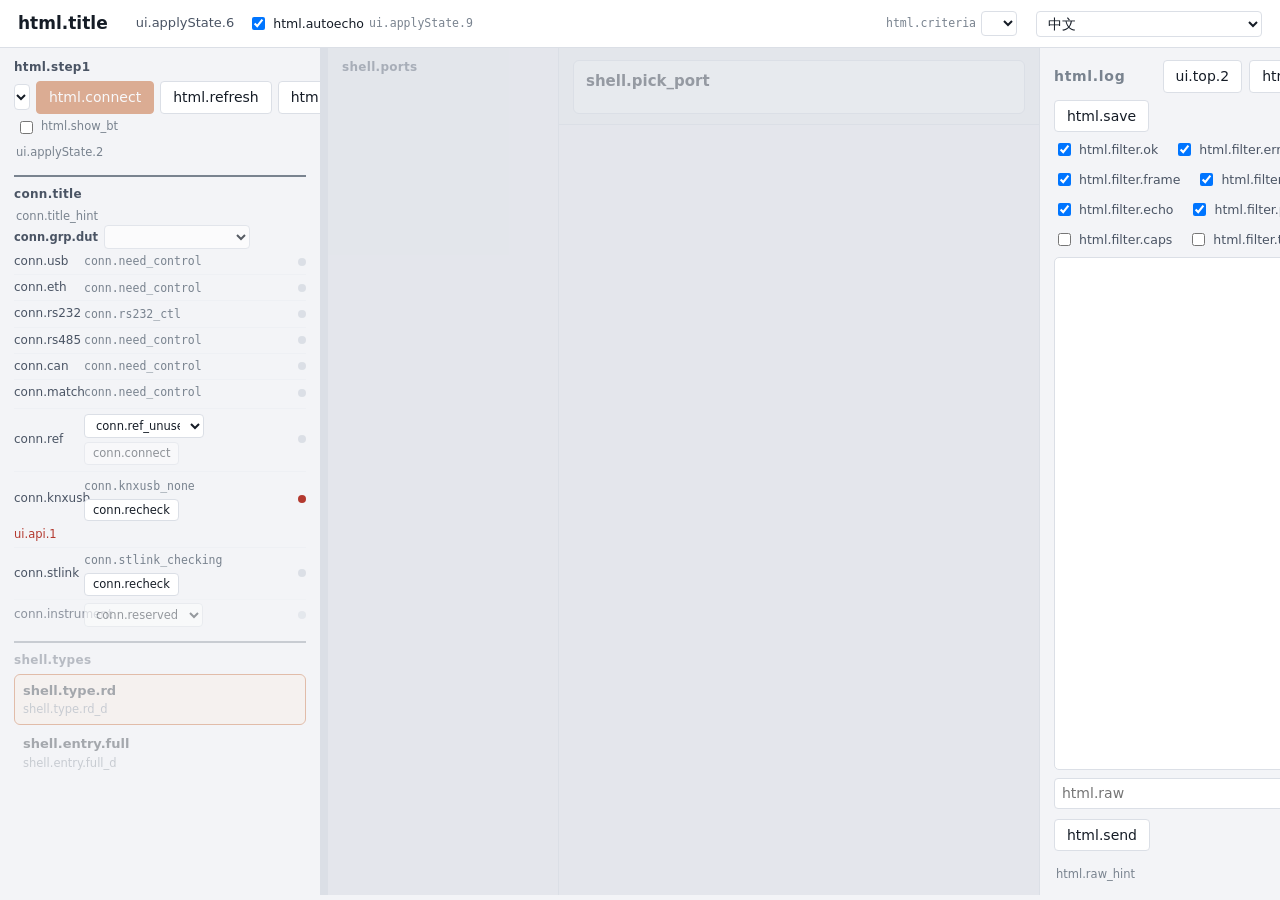
==== commit e9d37127: "Crystal page: drive level and start-up margin on one card, frequency over time with drift; connectio" ====
--- a/src/ptpanel/web/index.html
+++ b/src/ptpanel/web/index.html
@@ -44,15 +44,18 @@
         <button id="refresh" data-t="html.refresh"></button>
         <button id="ctlauto" data-t="html.ctl_auto"></button>
       </div>
+      <!-- Off by default, remembered in the page memo; applies to every serial dropdown here (decision 162). -->
+      <label id="btbox" class="hint"><input type="checkbox" id="showbt"> <span data-t="html.show_bt"></span></label>
       <div id="ctlnote" class="hint"></div>
       <div id="connhint" class="hint" data-t="ui.applyState.2"></div>
       <div id="boardclock" class="sub mono"></div>
     </div>
-    <!-- The other connections: link far ends, reference board,
+    <!-- Step two, the other connections: link far ends, reference board,
          ST-Link, reserved instrument. js/connzone.js -->
     <div class="step" data-t="conn.title"></div>
+    <div class="hint" data-t="conn.title_hint"></div>
     <div id="connrows"></div>
-    <!-- Test types, menu only; gated like the rest until connected. -->
+    <!-- Step three, test types, menu only; gated like the rest until connected. -->
     <div id="menus" class="gated">
       <div class="step" data-t="shell.types"></div>
       <div id="typemenu"></div>
--- a/src/ptpanel/web/panel.css
+++ b/src/ptpanel/web/panel.css
@@ -19,6 +19,8 @@
 button.primary{background:var(--accent);border-color:var(--accent);color:#fff}
 button.primary:hover:not(:disabled){opacity:.88;color:#fff}
 /* Buttons by role (decision 151): start = primary, stop = red, a per-row action = blue; .on = in effect */
+button.warnbtn{background:var(--warn);border-color:var(--warn);color:#fff}
+button.warnbtn:hover:not(:disabled){opacity:.88;color:#fff}
 button.stop{background:var(--err);border-color:var(--err);color:#fff}
 button.stop:hover:not(:disabled){opacity:.88;color:#fff;border-color:var(--err)}
 button.act{border-color:#1f5fbf;color:#1f5fbf}
@@ -63,7 +65,7 @@
 main.shell.full #logcol{display:none}
 #afterconn{display:contents}
 #afterconn:not(.live)>*{opacity:.35;pointer-events:none}
-#menus{margin-top:14px;padding-top:10px;border-top:2px solid var(--line)}
+#menus{margin-top:14px;padding-top:10px;border-top:2px solid var(--ink3)}
 @media(max-width:1100px){main.shell.rd,main.shell.full{grid-template-columns:1fr;grid-template-areas:"conn" "head" "mid" "right" "stat" "log";height:auto}
   #leftgrip{display:none}}
 
@@ -232,7 +234,7 @@
 .l.panel{border-left-color:#2f7a68;color:#2f7a68}
 
 /* Left column: pick the control port, then everything else. */
-#connbox{padding:0 0 10px;margin-bottom:10px;border-bottom:1px solid var(--line)}
+#connbox{padding:0 0 10px;margin-bottom:10px;border-bottom:2px solid var(--ink3)}
 .step{font:600 12px var(--sans);color:var(--ink2);margin:0 0 7px;letter-spacing:.3px}
 .connrow{display:flex;gap:6px;margin-top:7px}
 /* Connection block rows (js/connzone.js). */
@@ -252,6 +254,14 @@
 .crow .cok{flex-basis:100%;color:var(--ok);font-size:11.5px}
 .crow .cwhy{flex-basis:100%;color:var(--warn);font-size:11.5px}
 .crow.reserved{opacity:.6}
+/* A line between every row of the other connections (decision 162). */
+.crow+.crow{border-top:1px solid var(--line2);padding-top:3px}
+#btbox{display:flex;align-items:center;gap:5px;margin-top:4px}
+/* Grouped by machine, a thick line between groups (decision 163). */
+.cgroup{display:flex;flex-direction:column;gap:3px}
+.cgroup+.cgroup{border-top:1px solid var(--line2);padding-top:5px;margin-top:3px}
+.cghead{display:flex;align-items:center;gap:6px;font-size:11.5px;font-weight:600;color:var(--ink2)}
+.cghead select{max-width:170px;font-size:11.5px}
 /* One rule instead of disabled on every control, so a new control cannot miss the gate. */
 .gated{opacity:.35;pointer-events:none}
 .tgtres{font-size:11.5px;color:var(--ink3);margin-left:8px}
@@ -275,9 +285,12 @@
   background:var(--off-bg);color:var(--off)}
 .chk{font-size:12.5px;line-height:1.6}
 .chk.bad{color:var(--err)}
+.chk.ok{color:var(--ok)}
 dl.kv{display:grid;grid-template-columns:auto 1fr;gap:2px 10px;font-size:12px;margin:6px 0}
 dl.kv dt{color:var(--ink3)} dl.kv dd{margin:0}
-.params{display:grid;grid-template-columns:auto 1fr;gap:4px 8px;align-items:center;font-size:12.5px}
+.params{display:grid;grid-template-columns:auto 1fr;gap:4px 8px;align-items:start;font-size:12.5px}
+/* The label sits level with its box, not with the middle of box plus hint beneath it. */
+.params>.pl{min-height:26px;display:flex;align-items:center}
 .ptwarn{color:#8a5300;font-size:12.5px;margin-top:2px}
 #libask{position:fixed;left:50%;bottom:24px;transform:translateX(-50%);z-index:50;
   background:var(--card);border:2px solid var(--accent);border-radius:6px;
@@ -423,3 +436,6 @@
 .rngmarks[hidden],.rngtab[hidden]{display:none}
 #refpage tr.rpopen{cursor:pointer}
 #refpage tr.rpopen.on>td{background:var(--accent-bg)}
+
+.lseline{height:92px;overflow:hidden;color:var(--accent)}
+.lseline svg{display:block;max-width:100%;height:70px}
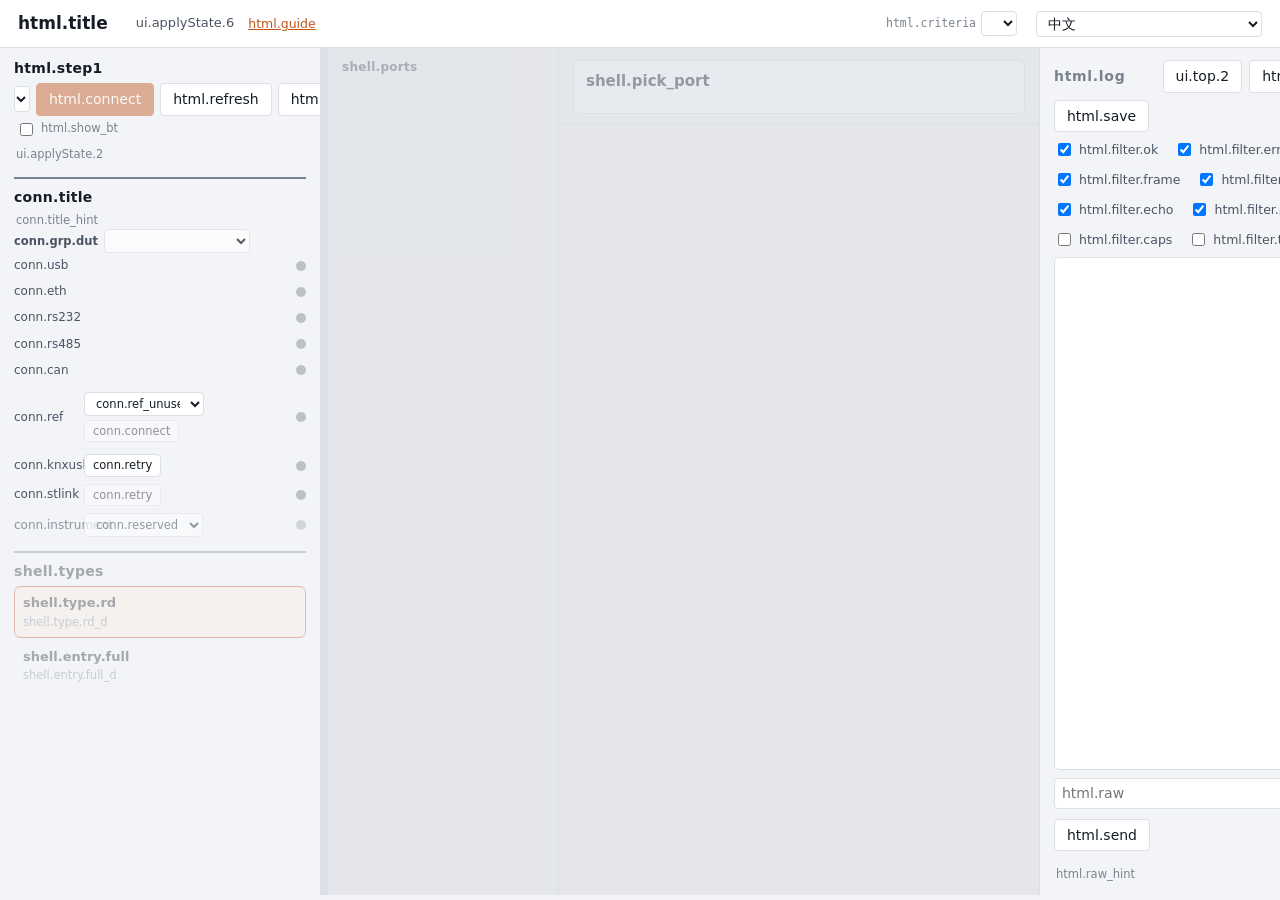
==== commit 81222179: "PortTool 0.18.13: user guide with annotated screenshots, goal and test method per item, CAN window r" ====
--- a/src/ptpanel/web/index.html
+++ b/src/ptpanel/web/index.html
@@ -13,10 +13,8 @@
   <!-- This panel's own version, beside the firmware's in #status (decision 112). -->
   <span id="toolver" class="sub"></span>
   <span id="status" data-t="ui.applyState.6"></span>
-  <label id="echobox" hidden style="font-size:12.5px;display:flex;align-items:center;gap:5px">
-    <input type="checkbox" id="autoecho" checked> <span data-t="html.autoecho"></span>
-    <span id="echostat" class="sub"></span>
-  </label>
+  <!-- The user guide in this page's language; German reads the English one (decision 175). -->
+  <a id="guidelink" target="_blank" data-t="html.guide"></a>
   <span class="sp"></span>
   <!-- Which limits produced the verdicts on screen; in the header because it qualifies every one. -->
   <label id="critbox" hidden style="font-size:12.5px;display:flex;align-items:center;gap:5px">
@@ -36,7 +34,7 @@
   <section id="connzone">
     <!-- Step one: every reading on this page arrives over this cable. -->
     <div id="connbox">
-      <div class="step" data-t="html.step1"></div>
+      <div class="step stepn" data-t="html.step1"></div>
       <div class="connrow">
         <select id="ctlport"><option value="" data-t="html.searching"></option></select>
         <button id="connect" class="primary" disabled data-t="html.connect"></button>
@@ -50,14 +48,14 @@
       <div id="connhint" class="hint" data-t="ui.applyState.2"></div>
       <div id="boardclock" class="sub mono"></div>
     </div>
-    <!-- Step two, the other connections: link far ends, reference board,
+    <!-- Step two, the other ports: link far ends, reference board,
          ST-Link, reserved instrument. js/connzone.js -->
-    <div class="step" data-t="conn.title"></div>
+    <div class="step stepn" data-t="conn.title"></div>
     <div class="hint" data-t="conn.title_hint"></div>
     <div id="connrows"></div>
     <!-- Step three, test types, menu only; gated like the rest until connected. -->
     <div id="menus" class="gated">
-      <div class="step" data-t="shell.types"></div>
+      <div class="step stepn" data-t="shell.types"></div>
       <div id="typemenu"></div>
     </div>
   </section>
--- a/src/ptpanel/web/panel.css
+++ b/src/ptpanel/web/panel.css
@@ -38,6 +38,7 @@
 header{background:#fff;border-bottom:1px solid var(--line);padding:10px 18px;
   display:flex;align-items:center;gap:14px;flex-wrap:wrap}
 header .sp{flex:1}
+header #guidelink{font-size:12.5px;color:var(--accent,#1a73e8)}
 #status{font-size:13px;color:var(--ink2)}
 #status b{color:var(--ok)}
 #status.bad b{color:var(--err)}
@@ -196,6 +197,8 @@
 .row{display:flex;flex-wrap:wrap;gap:10px 16px;align-items:center;margin:8px 0}
 .row label{font-size:12.5px;color:var(--ink2);display:flex;align-items:center;gap:5px}
 .hint{font-size:11.5px;color:var(--ink3);line-height:1.5;margin-left:2px;margin-top:7px}
+/* An item's numbered test steps (decision 174). */
+.steps{margin:2px 0 0 0;padding-left:20px;line-height:1.5}
 
 /* The manual reading box floats on top: it stays put through a whole point walk. */
 #meterask{position:fixed;left:50%;bottom:24px;transform:translateX(-50%);z-index:50;
@@ -236,6 +239,8 @@
 /* Left column: pick the control port, then everything else. */
 #connbox{padding:0 0 10px;margin-bottom:10px;border-bottom:2px solid var(--ink3)}
 .step{font:600 12px var(--sans);color:var(--ink2);margin:0 0 7px;letter-spacing:.3px}
+/* The three step headings stand out from the other headings (decision 170). */
+.step.stepn{font:700 14px var(--sans);color:var(--ink)}
 .connrow{display:flex;gap:6px;margin-top:7px}
 /* Connection block rows (js/connzone.js). */
 #boardclock{margin-top:4px}
@@ -246,13 +251,10 @@
 .crow .cv{flex:1;display:flex;flex-wrap:wrap;align-items:center;gap:4px;min-width:0}
 .crow .cv select{max-width:120px;font-size:11.5px}
 .crow .cv button{padding:1px 8px;font-size:11.5px}
-.crow .dot{width:8px;height:8px;border-radius:50%;background:var(--line)}
-.crow .dot.ok{background:var(--ok)}
-.crow .dot.bad{background:var(--err)}
-.crow .cerr{flex-basis:100%;color:var(--err);font-size:11.5px}
+/* Green connected, gray not; the reason is on hover (decision 170). */
+.crow .dot{width:10px;height:10px;border-radius:50%;background:var(--ink3);opacity:.45}
+.crow .dot.ok{background:var(--ok);opacity:1}
 .crow .ccount{flex-basis:100%;color:var(--ink2);font-size:11.5px}
-.crow .cok{flex-basis:100%;color:var(--ok);font-size:11.5px}
-.crow .cwhy{flex-basis:100%;color:var(--warn);font-size:11.5px}
 .crow.reserved{opacity:.6}
 /* A line between every row of the other connections (decision 162). */
 .crow+.crow{border-top:1px solid var(--line2);padding-top:3px}
@@ -303,21 +305,77 @@
 table.quad td.bad{color:var(--err)}
 .lamp{display:inline-block;min-width:3.2em;padding:3px 6px;border:1px solid var(--line);border-radius:4px;text-align:center;background:var(--off-bg);color:var(--off);font-size:12px}
 .lamp.on{background:var(--ok);border-color:var(--ok);color:#fff}
-/* The CAN and KNX analyser windows (anawin.js; decisions 111, 138 #8) */
-#canwin,#knxwin{position:fixed;inset:4vh 4vw;z-index:40;background:var(--card);border:1px solid var(--line);border-radius:8px;
+/* The KNX analyser window (anawin.js; decision 151 #8) */
+#knxwin{position:fixed;inset:4vh 4vw;z-index:40;background:var(--card);border:1px solid var(--line);border-radius:8px;
   box-shadow:0 8px 30px rgba(0,0,0,.25);padding:12px 14px;overflow:auto;display:flex;flex-direction:column;gap:8px}
-#canwin[hidden],#knxwin[hidden]{display:none}
-#canwin .cwhead,#knxwin .cwhead{display:flex;gap:8px;align-items:center;flex-wrap:wrap}
-#canwin .cwhead b,#knxwin .cwhead b{font-size:16px;margin-right:auto}
-#canwin .cwstatus .bad,#knxwin .cwstatus .bad{color:#b42318}
-#canwin .cwforms,#knxwin .cwforms{display:flex;gap:12px;flex-wrap:wrap}
-#canwin .cwform,#knxwin .cwform{border:1px solid var(--line2);border-radius:6px;padding:8px;display:flex;flex-wrap:wrap;gap:6px;align-items:center;flex:1 1 420px}
-#canwin .cwform>b,#knxwin .cwform>b{width:100%}
-#canwin .cwbar,#knxwin .cwbar{display:flex;gap:8px;align-items:center;flex-wrap:wrap}
-#canwin .cwsum,#knxwin .cwsum{margin-right:auto}
-#canwin .cwtable,#knxwin .cwtable{min-height:0;overflow:auto}
+#knxwin[hidden]{display:none}
+#knxwin .cwhead{display:flex;gap:8px;align-items:center;flex-wrap:wrap}
+#knxwin .cwhead b{font-size:16px;margin-right:auto}
+#knxwin .cwstatus .bad{color:#b42318}
+#canwin .cwerr,#knxwin .cwerr{color:var(--err);font-weight:600}
+#canwin .cwerr[hidden],#knxwin .cwerr[hidden]{display:none}
+#knxwin .cwforms{display:flex;gap:12px;flex-wrap:wrap}
+#knxwin .cwform{border:1px solid var(--line2);border-radius:6px;padding:8px;display:flex;flex-wrap:wrap;gap:6px;align-items:center;flex:1 1 420px}
+#knxwin .cwform>b{width:100%}
+#knxwin .cwbar{display:flex;gap:8px;align-items:center;flex-wrap:wrap}
+#knxwin .cwsum{margin-right:auto}
+#knxwin .cwtable{min-height:0;overflow:auto}
 #canwin td.ok,#knxwin td.ok{color:#067647}
 #canwin td.bad,#knxwin td.bad{color:#b42318}
+/* The CAN analyser window (canwin.js; decision 172): three sections, the record a list of fixed height */
+#canwin{position:fixed;top:4vh;left:50%;transform:translateX(-50%);width:min(1100px,calc(100vw - 32px));max-height:92vh;
+  z-index:40;background:var(--card);border:1px solid var(--line);border-radius:8px;box-shadow:0 8px 30px rgba(0,0,0,.25);
+  overflow:auto;font-size:13px}
+#canwin[hidden],#canwin [hidden]{display:none!important}
+#canwin .cwhead{display:flex;align-items:center;gap:12px;padding:12px 16px;border-bottom:1px solid var(--line2)}
+#canwin .cwhead b{font-size:16px}
+#canwin .cwlive{font-size:12px;color:var(--ok);background:var(--ok-bg);padding:2px 8px;border-radius:10px;margin-right:auto}
+#canwin .cwx{margin-left:auto;border-color:transparent;background:transparent;color:var(--ink3);font-size:18px;line-height:1;padding:2px 8px}
+#canwin .cwerr{padding:8px 16px 0}
+#canwin .cwsec{padding:14px 16px;border-bottom:1px solid var(--line2)}
+#canwin .cwsec h2{font-size:12px;margin:0 0 10px}
+#canwin .cwtip{font-size:11px;color:var(--ink3)}
+#canwin .cwnodes{display:grid;grid-template-columns:1fr auto 1fr;gap:12px;align-items:stretch}
+#canwin .cwnode{border:1px solid var(--line);border-radius:6px;padding:10px 12px;color:var(--ink2);font-size:12px}
+#canwin .cwnode .cwnt{display:flex;align-items:center;gap:8px;font-weight:600;color:var(--ink);font-size:13px;margin-bottom:4px}
+#canwin .cwdot{width:10px;height:10px;border-radius:50%;background:var(--ok)}
+#canwin .cwnode.bad{border-color:var(--err);background:var(--err-bg)}
+#canwin .cwnode.bad .cwdot{background:var(--err)}
+#canwin .cwbadtxt{color:var(--err)}
+#canwin .cwwire{display:flex;flex-direction:column;align-items:center;justify-content:center;gap:6px;min-width:150px;text-align:center}
+#canwin .cwline{width:120px;height:4px;background:var(--ok);border-radius:2px}
+#canwin .cwline.cut{background:repeating-linear-gradient(90deg,var(--err) 0 10px,transparent 10px 18px)}
+#canwin .cwsend{display:flex;flex-wrap:wrap;gap:10px 18px;align-items:flex-start}
+#canwin .cwfld{display:flex;flex-direction:column;gap:3px}
+#canwin .cwfld label{font-size:12px;color:var(--ink2)}
+#canwin .cwfe{font-size:11px;color:var(--err);min-height:15px;max-width:320px}
+#canwin input.bad{border-color:var(--err);background:var(--err-bg)}
+#canwin .cwseg{display:inline-flex;border:1px solid var(--line);border-radius:5px;overflow:hidden}
+#canwin .cwseg button{border:0;border-radius:0;padding:4px 14px}
+#canwin .cwseg button.on{background:var(--ink);color:#fff}
+#canwin .cwrep{display:flex;flex-wrap:wrap;gap:8px 12px;align-items:flex-start;font-size:12px;color:var(--ink2)}
+#canwin .cwrep>label{padding-top:4px}
+#canwin .cwrepf{display:inline-flex;gap:12px}
+#canwin .cwrepf input{width:80px}
+#canwin .cwrep>.cwtip{padding-top:5px}
+#canwin .cwres{margin-top:12px;border-radius:6px;padding:10px 14px;font-size:14px;background:var(--off-bg);color:var(--ink2)}
+#canwin .cwres.ok{background:var(--ok-bg);color:var(--ok)}
+#canwin .cwres.bad{background:var(--err-bg);color:var(--err)}
+#canwin .cwwhy{font-size:12px;color:var(--ink2);margin-top:4px}
+#canwin .cwbar{display:flex;gap:12px;align-items:center;flex-wrap:wrap;margin-bottom:8px}
+#canwin .cwbar h2{margin:0}
+#canwin .cwsp{flex:1}
+#canwin .cwpill{font-size:12px;padding:2px 10px;border-radius:10px}
+#canwin .cwpill.ok{background:var(--ok-bg);color:var(--ok)}
+#canwin .cwpill.miss{background:var(--err-bg);color:var(--err)}
+#canwin .cwpill.bad{background:var(--warn-bg);color:var(--warn)}
+#canwin .cwlist{height:240px;overflow-y:auto;border:1px solid var(--line2);border-radius:6px}
+#canwin .cwlist table{border-collapse:collapse;width:100%;font-size:12px}
+#canwin .cwlist th,#canwin .cwlist td{text-align:left;padding:5px 8px;border-bottom:1px solid var(--line2)}
+#canwin .cwlist th{position:sticky;top:0;background:var(--card);color:var(--ink3);font-weight:600}
+#canwin .cwempty{color:var(--ink3);text-align:center!important;padding:14px 0!important}
+#canwin .cwfoot{display:flex;gap:10px;align-items:center;justify-content:space-between;padding:12px 16px}
+@media (max-width:760px){#canwin .cwnodes{grid-template-columns:1fr}#canwin .cwwire{flex-direction:row}}
 /* AI / AO group cards: one row per channel (decision 114) */
 .item.grp .gb{padding:8px 12px}
 table.gtab{width:100%;border-collapse:collapse;margin-top:6px}
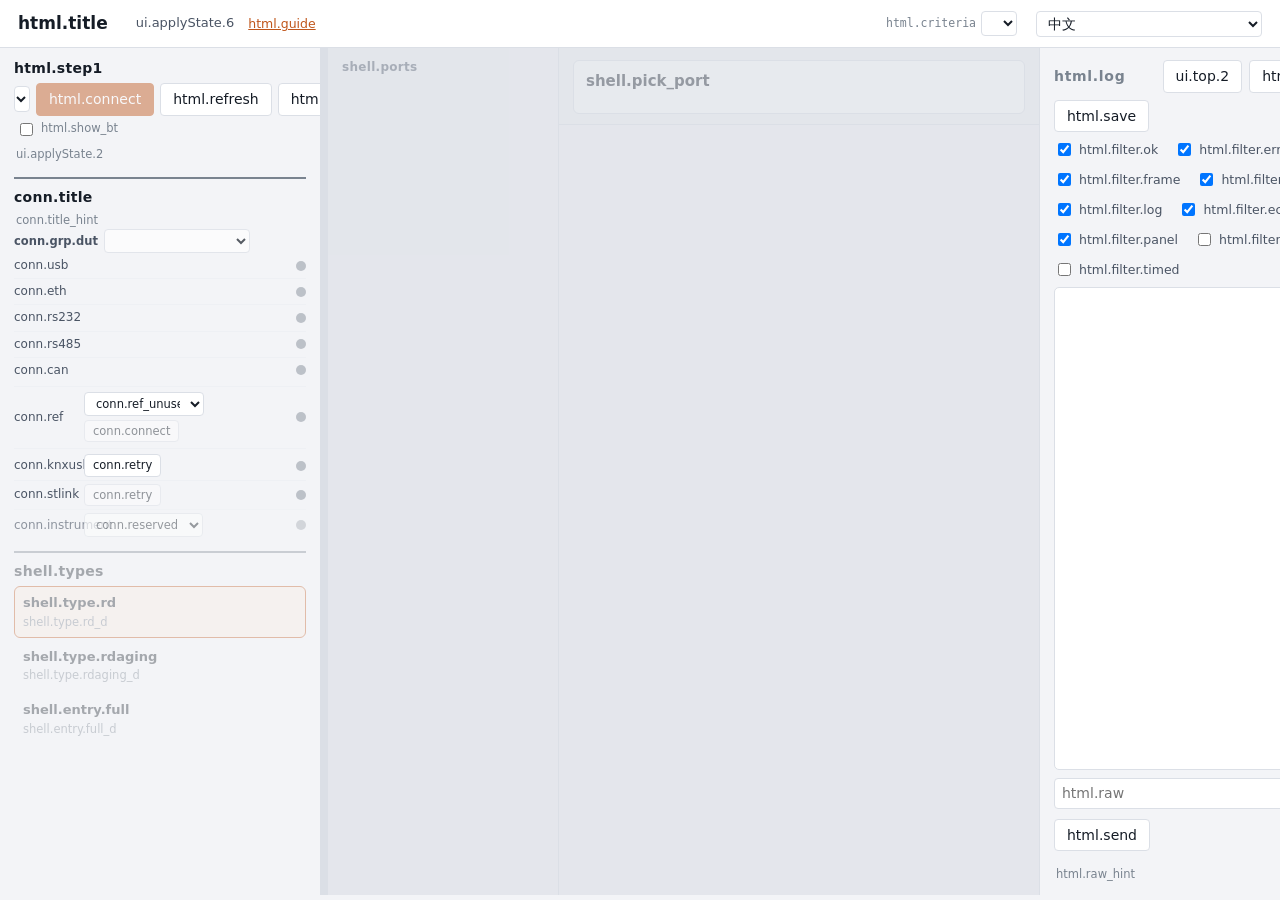
==== commit cdc99630: "R&D aging with a PC peer, test modes per decision 188, readable log frames - R&D aging can run again" ====
--- a/src/ptpanel/web/index.html
+++ b/src/ptpanel/web/index.html
@@ -123,6 +123,7 @@
         <label><input type="checkbox" class="filt" value="ok" checked> <span data-t="html.filter.ok"></span></label>
         <label><input type="checkbox" class="filt" value="err" checked> <span data-t="html.filter.err"></span></label>
         <label><input type="checkbox" class="filt" value="frame" checked> <span data-t="html.filter.frame"></span></label>
+        <label><input type="checkbox" class="filt" value="gloss" checked> <span data-t="html.filter.gloss"></span></label>
         <label><input type="checkbox" class="filt" value="log" checked> <span data-t="html.filter.log"></span></label>
         <label><input type="checkbox" class="filt" value="echo" checked> <span data-t="html.filter.echo"></span></label>
         <label><input type="checkbox" class="filt" value="panel" checked> <span data-t="html.filter.panel"></span></label>
--- a/src/ptpanel/web/panel.css
+++ b/src/ptpanel/web/panel.css
@@ -228,6 +228,7 @@
   white-space:pre-wrap;word-break:break-all;min-height:300px}
 .l{display:block;border-left:3px solid transparent;padding-left:7px;margin:1px 0}
 .l .ts{color:var(--ink3)}
+.l .gloss{color:var(--ink3)}
 .l.ok{border-left-color:var(--ok)}
 .l.err{border-left-color:var(--err);background:var(--err-bg);color:var(--err)}
 .l.frame{border-left-color:#4c6ea8;color:var(--ink2)}
@@ -448,6 +449,7 @@
 .subtile.cur{border-color:var(--accent);background:var(--accent-bg)}
 .subtile .row{display:flex;align-items:center;gap:6px;flex-wrap:wrap}
 .subtile .nm{font-weight:600}
+.subtile .subwhy{margin-top:6px;padding:4px 6px;border-radius:4px;background:var(--warn-bg);color:#8a5300;font-size:12.5px;line-height:1.45}
 .subtile.cur .nm{color:var(--accent)}
 .subtile .stbar{height:6px;background:var(--line2);border-radius:3px;overflow:hidden;flex:1;min-width:40px}
 .subtile .stbar i{display:block;height:100%;background:var(--accent)}
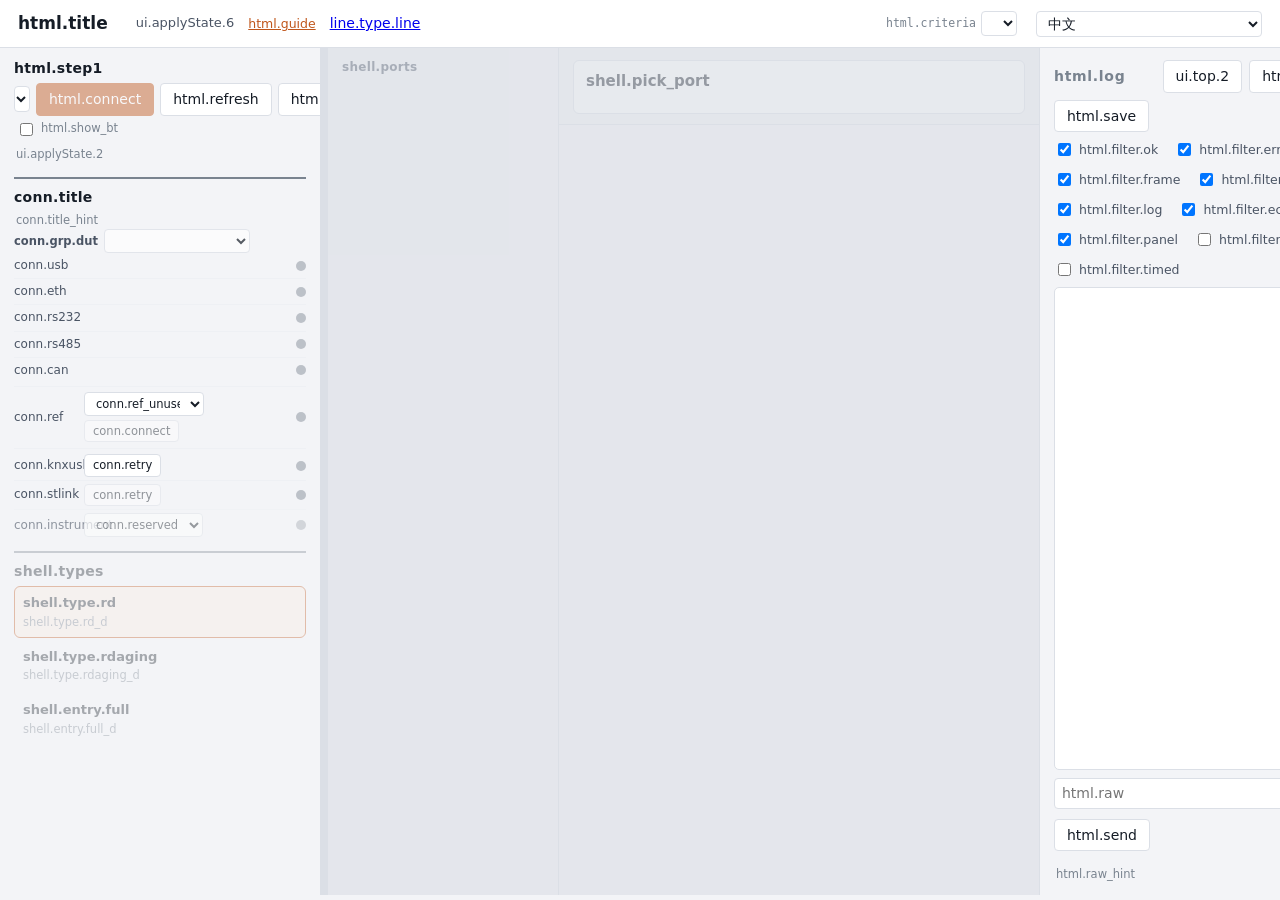
==== commit 7eaca96a: "Fixture line big screen: one tile per station, prep and five steps - / is the big screen; each stati" ====
--- a/src/ptpanel/web/index.html
+++ b/src/ptpanel/web/index.html
@@ -15,6 +15,8 @@
   <span id="status" data-t="ui.applyState.6"></span>
   <!-- The user guide in this page's language; German reads the English one (decision 175). -->
   <a id="guidelink" target="_blank" data-t="html.guide"></a>
+  <!-- Back to the fixture line's big screen (decision 190). -->
+  <a id="tolinelink" href="/" data-t="line.type.line"></a>
   <span class="sp"></span>
   <!-- Which limits produced the verdicts on screen; in the header because it qualifies every one. -->
   <label id="critbox" hidden style="font-size:12.5px;display:flex;align-items:center;gap:5px">
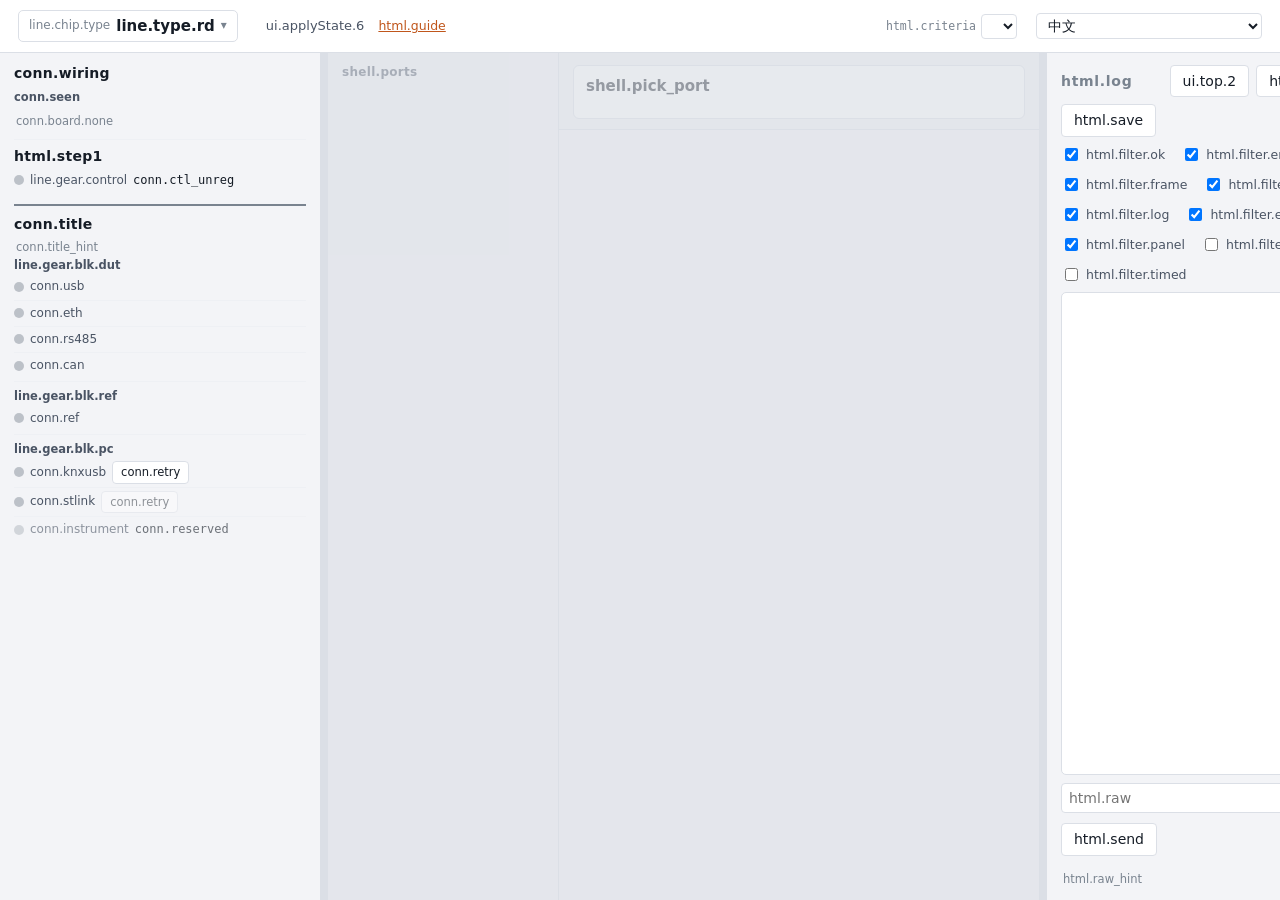
==== commit f34bcc13: "Panel follows the demo page; R&D wiring choice; real-board connect fixes Big screen and R&D page lai" ====
--- a/src/ptpanel/web/index.html
+++ b/src/ptpanel/web/index.html
@@ -9,14 +9,13 @@
 <body>
 
 <header>
-  <h1 data-t="html.title"></h1>
+  <!-- R&D or the fixture test; the fixture test is the big screen (C.3.6 「顶栏」, gear.js). -->
+  <span class="tchip" id="typechip"></span>
   <!-- This panel's own version, beside the firmware's in #status (decision 112). -->
   <span id="toolver" class="sub"></span>
   <span id="status" data-t="ui.applyState.6"></span>
   <!-- The user guide in this page's language; German reads the English one (decision 175). -->
   <a id="guidelink" target="_blank" data-t="html.guide"></a>
-  <!-- Back to the fixture line's big screen (decision 190). -->
-  <a id="tolinelink" href="/" data-t="line.type.line"></a>
   <span class="sp"></span>
   <!-- Which limits produced the verdicts on screen; in the header because it qualifies every one. -->
   <label id="critbox" hidden style="font-size:12.5px;display:flex;align-items:center;gap:5px">
@@ -28,38 +27,22 @@
   <select id="lang" title=""></select>
 </header>
 
-<!-- Layout (decision 128, PORTTOOL-FLOW.md C.3.6): connections and test
-     types on the left; R&D is ports | cards | log, the full test is the
-     sub-tests and ports | cards in the middle with 「正在进行」, results and
-     log on the right. The menus and the port list only choose what is shown. -->
+<!-- Layout (PORTTOOL-FLOW.md C.3.6): the wiring on the left, then ports | cards | log.
+     The big screen's template window reuses the page for the configurations (?embed=template). -->
 <main class="shell rd" id="shell">
+  <!-- R&D is station 1: its wiring registration decides every port here, the
+       control port included; a click opens it (C.3.6 「左 · 接线」, js/connzone.js). -->
   <section id="connzone">
-    <!-- Step one: every reading on this page arrives over this cable. -->
+    <div class="step stepn" data-t="conn.wiring"></div>
+    <div id="seenbox"></div>
     <div id="connbox">
       <div class="step stepn" data-t="html.step1"></div>
-      <div class="connrow">
-        <select id="ctlport"><option value="" data-t="html.searching"></option></select>
-        <button id="connect" class="primary" disabled data-t="html.connect"></button>
-        <button id="disconnect" hidden data-t="html.disconnect"></button>
-        <button id="refresh" data-t="html.refresh"></button>
-        <button id="ctlauto" data-t="html.ctl_auto"></button>
-      </div>
-      <!-- Off by default, remembered in the page memo; applies to every serial dropdown here (decision 162). -->
-      <label id="btbox" class="hint"><input type="checkbox" id="showbt"> <span data-t="html.show_bt"></span></label>
-      <div id="ctlnote" class="hint"></div>
-      <div id="connhint" class="hint" data-t="ui.applyState.2"></div>
+      <div id="ctlrow"></div>
       <div id="boardclock" class="sub mono"></div>
     </div>
-    <!-- Step two, the other ports: link far ends, reference board,
-         ST-Link, reserved instrument. js/connzone.js -->
     <div class="step stepn" data-t="conn.title"></div>
     <div class="hint" data-t="conn.title_hint"></div>
     <div id="connrows"></div>
-    <!-- Step three, test types, menu only; gated like the rest until connected. -->
-    <div id="menus" class="gated">
-      <div class="step stepn" data-t="shell.types"></div>
-      <div id="typemenu"></div>
-    </div>
   </section>
   <!-- Drag to widen the connection column; the width is remembered (core.js). -->
   <div id="leftgrip"></div>
@@ -111,6 +94,8 @@
       </div>
     </section>
   </div>
+  <!-- Drag to widen the R&D log column; the width is remembered (core.js). -->
+  <div id="loggrip"></div>
   <section id="logcol">
     <div id="logwrap">
       <div id="logbar">
@@ -142,6 +127,9 @@
     </div>
   </section>
 </main>
+
+<!-- The wiring registration window (gear.js). -->
+<div id="lnmodal" class="lnmodal"><div id="lnbox" class="lnbox"></div></div>
 
 <!-- The meter box sits outside <main>: the cards are redrawn on every poll and
      would wipe a half-typed reading. -->
@@ -191,6 +179,7 @@
 <script src="js/cfgcard.js"></script>
 <script src="js/shell.js"></script>
 <script src="js/refboard.js"></script>
+<script src="js/gear.js"></script>
 <script src="js/connzone.js"></script>
 <script src="js/memo.js"></script>
 <script src="js/boot.js"></script>
--- a/src/ptpanel/web/panel.css
+++ b/src/ptpanel/web/panel.css
@@ -43,18 +43,21 @@
 #status b{color:var(--ok)}
 #status.bad b{color:var(--err)}
 
-/* Layout (decision 128, PORTTOOL-FLOW.md C.3.6): connections and test types
-   on the left (drag its edge, decision 112). R&D: ports | cards | log. Full
-   test: sub-tests over ports | cards in the middle, run status on the right. */
+/* Layout (decision 128, PORTTOOL-FLOW.md C.3.6): the wiring on the left (drag
+   its edge, decision 112), then ports | cards | log, the log's edge dragged
+   too (decision 190). The full-test grid stays for the configurations. */
 main.shell{display:grid;gap:1px;background:var(--line);height:calc(100vh - 53px);grid-template-rows:auto 1fr}
-main.shell.rd{grid-template-columns:var(--leftw,320px) 6px 230px minmax(480px,1fr) minmax(320px,26%);
-  grid-template-areas:"conn grip mid head log" "conn grip mid right log"}
+main.shell.rd{grid-template-columns:var(--leftw,320px) 6px 230px minmax(480px,1fr) 6px var(--logw,minmax(320px,26%));
+  grid-template-areas:"conn grip mid head lgrip log" "conn grip mid right lgrip log"}
 main.shell.full{grid-template-columns:var(--leftw,320px) 6px 210px minmax(420px,1fr) 360px;
   grid-template-areas:"conn grip head head stat" "conn grip mid right stat"}
 main.shell>section,#afterconn>section,#afterconn>nav{background:var(--bg);overflow-y:auto;padding:12px 14px;min-height:0}
 #connzone{grid-area:conn}
-#leftgrip{grid-area:grip;cursor:col-resize;background:var(--line);touch-action:none}
-#leftgrip:hover,#leftgrip.drag{background:#9aa3b5}
+#leftgrip{grid-area:grip}
+#loggrip{grid-area:lgrip}
+#leftgrip,#loggrip{cursor:col-resize;background:var(--line);touch-action:none}
+#leftgrip:hover,#leftgrip.drag,#loggrip:hover,#loggrip.drag{background:#9aa3b5}
+main.shell.full #loggrip{display:none}
 #mid{grid-area:mid;background:#fbfbfd}
 #rhead{grid-area:head;max-height:60vh}
 main.shell.rd #rhead{padding-bottom:0}
@@ -65,14 +68,23 @@
 main.shell.rd #statcol{display:none}
 main.shell.full #logcol{display:none}
 #afterconn{display:contents}
+/* The big screen's template window: only the configuration (C.3.10). */
+body.embed-template>header,body.embed-template #connzone,body.embed-template #leftgrip,body.embed-template #statcol,
+  body.embed-template #loggrip,body.embed-template #logcol{display:none}
+body.embed-template main.shell{height:100vh;grid-template-columns:180px minmax(420px,1fr);grid-template-areas:"head head" "mid right"}
+body.embed-template #afterconn>*{opacity:1;pointer-events:auto}
+.tplblocks{display:grid;grid-template-columns:repeat(5,minmax(118px,1fr));gap:8px}
+.tplblk{background:#fff;border:1px solid var(--line);border-radius:6px;padding:7px 9px;cursor:pointer;font-size:13px}
+.tplblk.cur{border-color:var(--accent);background:var(--accent-bg)}
+.tplblk b{display:block;font-size:14px}
+.tplcard{background:#fff;border:1px solid var(--line);border-radius:6px;padding:8px 11px;margin-bottom:8px}
+.tplcard .gr{display:grid;grid-template-columns:max-content 1fr;gap:4px 12px;font-size:13px;align-items:center;margin-top:4px}
+.tplcard label.off{opacity:.55}
+.tplcard .why{color:var(--ink3);font-size:12px}
 #afterconn:not(.live)>*{opacity:.35;pointer-events:none}
-#menus{margin-top:14px;padding-top:10px;border-top:2px solid var(--ink3)}
 @media(max-width:1100px){main.shell.rd,main.shell.full{grid-template-columns:1fr;grid-template-areas:"conn" "head" "mid" "right" "stat" "log";height:auto}
-  #leftgrip{display:none}}
-
-/* Step one: the control port as a dropdown, the simulated board last. */
-#connbox .connrow{display:flex;gap:6px;align-items:center}
-#ctlport{flex:1;min-width:0}
+  #leftgrip,#loggrip{display:none}}
+
 
 /* Full test, right column: a fixed-height status box (user 2026-10-14), then results and log. */
 #runstat{height:318px;flex:none;overflow:hidden;background:#fff;border:1px solid var(--line);border-radius:6px;padding:10px 12px;margin-bottom:8px}
@@ -125,13 +137,6 @@
 #itemcards.locked input,#itemcards.locked select,#itemcards.locked button,#itemcards.locked textarea{pointer-events:none;opacity:.6}
 #itemcards .hl{border-color:var(--err)!important;box-shadow:0 0 0 2px var(--err-bg)}
 
-/* Left menus: they only choose what is shown (decision 97). */
-.mi{display:flex;gap:8px;align-items:flex-start;padding:6px 8px;border-radius:6px;cursor:pointer;
-  border:1px solid transparent;margin-bottom:2px}
-.mi:hover{background:var(--line2)}
-.mi.cur{background:var(--accent-bg);border-color:var(--accent)}
-.mi .n{font-weight:600;font-size:13px}
-.mi .d{font-size:11.5px;color:var(--ink3);line-height:1.45}
 
 /* Middle: the catalogue's ports, one picked at a time. */
 .lport{display:flex;align-items:center;gap:7px;padding:5px 8px;border-radius:5px;cursor:pointer}
@@ -152,6 +157,8 @@
 /* R&D port page header: name and terminals | stats, last test, log; the right half wraps below when narrow */
 #rtop .phl{flex:0 1 auto;max-width:40%;align-self:flex-start}
 #rtop .phl .sub{margin-left:8px}
+#rtop .phl .wirebox{margin-left:12px;display:inline-flex;gap:6px;align-items:center}
+#itemcards .wirehow{margin:0 0 8px 2px}
 #rtop .phr{flex:1 1 240px;min-width:0;border-left:1px solid var(--line);padding-left:16px;align-self:stretch}
 #rtop .phr .why{margin-bottom:6px;color:var(--ink2)}
 @media (max-width:760px){#rtop .phr{border-left:0;padding-left:0;border-top:1px solid var(--line);padding-top:8px}}
@@ -237,34 +244,43 @@
 .l.echo{border-left-color:var(--off);color:var(--ink3)}
 .l.panel{border-left-color:#2f7a68;color:#2f7a68}
 
-/* Left column: pick the control port, then everything else. */
+/* Left column: the boards seen, the control port, then everything else; a
+   click opens station 1's wiring registration (connzone.js). */
+#connzone{cursor:pointer}
+#connzone button,#connzone select{cursor:default}
+#seenbox{padding:0 0 8px;margin-bottom:8px;border-bottom:1px solid var(--line2)}
+.seenrow{display:grid;grid-template-columns:10px max-content max-content 1fr auto;gap:6px;align-items:center;font-size:12px;padding:2px 0}
+.seenrow .dot{width:10px;height:10px;border-radius:50%;background:var(--ink3);opacity:.45}
+.seenrow .dot.ok{background:var(--ok);opacity:1}
+.seenrow .bad{color:var(--err)}
+.seenrow button{padding:1px 8px;font-size:11.5px}
 #connbox{padding:0 0 10px;margin-bottom:10px;border-bottom:2px solid var(--ink3)}
 .step{font:600 12px var(--sans);color:var(--ink2);margin:0 0 7px;letter-spacing:.3px}
 /* The three step headings stand out from the other headings (decision 170). */
 .step.stepn{font:700 14px var(--sans);color:var(--ink)}
-.connrow{display:flex;gap:6px;margin-top:7px}
 /* Connection block rows (js/connzone.js). */
 #boardclock{margin-top:4px}
 #boardclock.bad{color:var(--err)}
 #connrows{display:flex;flex-direction:column;gap:3px}
 .crow{display:flex;flex-wrap:wrap;align-items:center;gap:4px 6px;font-size:12px}
-.crow .cl{width:64px;color:var(--ink2)}
-.crow .cv{flex:1;display:flex;flex-wrap:wrap;align-items:center;gap:4px;min-width:0}
-.crow .cv select{max-width:120px;font-size:11.5px}
-.crow .cv button{padding:1px 8px;font-size:11.5px}
+/* One line per row, short values only; the full text is on hover and what
+   does not fit ends in an ellipsis (decision 190). */
+.crow .cl{min-width:64px;flex:none;white-space:nowrap;color:var(--ink2)}
+.crow .cv{flex:1;display:flex;flex-wrap:nowrap;align-items:center;gap:4px;min-width:0;overflow:hidden}
+.crow .cv .mono{min-width:0;white-space:nowrap;overflow:hidden;text-overflow:ellipsis}
+.crow .cv select{max-width:120px;min-width:0;flex:0 1 auto;font-size:11.5px}
+.crow .cv button{flex:none;padding:1px 8px;font-size:11.5px;white-space:nowrap}
 /* Green connected, gray not; the reason is on hover (decision 170). */
-.crow .dot{width:10px;height:10px;border-radius:50%;background:var(--ink3);opacity:.45}
+.crow .dot{order:-1;width:10px;height:10px;border-radius:50%;background:var(--ink3);opacity:.45}
 .crow .dot.ok{background:var(--ok);opacity:1}
 .crow .ccount{flex-basis:100%;color:var(--ink2);font-size:11.5px}
 .crow.reserved{opacity:.6}
 /* A line between every row of the other connections (decision 162). */
 .crow+.crow{border-top:1px solid var(--line2);padding-top:3px}
-#btbox{display:flex;align-items:center;gap:5px;margin-top:4px}
 /* Grouped by machine, a thick line between groups (decision 163). */
 .cgroup{display:flex;flex-direction:column;gap:3px}
 .cgroup+.cgroup{border-top:1px solid var(--line2);padding-top:5px;margin-top:3px}
 .cghead{display:flex;align-items:center;gap:6px;font-size:11.5px;font-weight:600;color:var(--ink2)}
-.cghead select{max-width:170px;font-size:11.5px}
 /* One rule instead of disabled on every control, so a new control cannot miss the gate. */
 .gated{opacity:.35;pointer-events:none}
 .tgtres{font-size:11.5px;color:var(--ink3);margin-left:8px}
@@ -499,3 +515,22 @@
 
 .lseline{height:92px;overflow:hidden;color:var(--accent)}
 .lseline svg{display:block;max-width:100%;height:70px}
+/* Shared with the big screen: the test type chip, pop-up menus, the wiring registration window (gear.js). */
+.tchip{display:inline-flex;align-items:center;gap:6px;border:1px solid var(--line);border-radius:5px;padding:3px 10px;cursor:pointer;background:#fff;font-size:14px}
+.tchip:hover{border-color:var(--accent)}
+.tchip b{font-size:15px}
+.tchip .lab{color:var(--ink3);font-size:12px}
+.lnmodal{position:fixed;inset:0;background:rgba(20,28,38,.38);display:none;align-items:flex-start;justify-content:center;padding:24px 14px;z-index:9;overflow:auto}
+.lnmodal.open{display:flex}
+.lnbox{background:var(--bg);border-radius:8px;width:min(1180px,100%);box-shadow:0 8px 30px rgba(0,0,0,.25);padding:14px 18px}
+.lnbox.fit{width:auto;max-width:100%}
+.mhd{display:flex;align-items:center;gap:8px;margin-bottom:6px}
+.mhd h2{margin:0;font-size:17px} .mhd .x{margin-left:auto;border:none;background:none;font-size:18px;line-height:1;cursor:pointer;color:var(--ink2)}
+.reg{border-collapse:collapse;font-size:13px;background:#fff;border:1px solid var(--line);border-radius:6px;width:auto}
+.reg td{padding:3px 8px;border-top:1px solid var(--line2);white-space:nowrap}
+.reg td.g{color:var(--ink3);font-size:12px} .reg tr.first td{border-top:1px solid var(--line)}
+.reg td.d{font-family:var(--mono);font-size:12px}
+.reg button{font-size:12px;padding:0 8px}
+.popmenu{position:absolute;background:#fff;border:1px solid var(--line);border-radius:6px;box-shadow:0 4px 14px rgba(0,0,0,.12);z-index:10;padding:4px 0}
+.popmenu div{padding:6px 16px;cursor:pointer;font-size:14px}
+.popmenu div:hover{background:var(--bg)}
